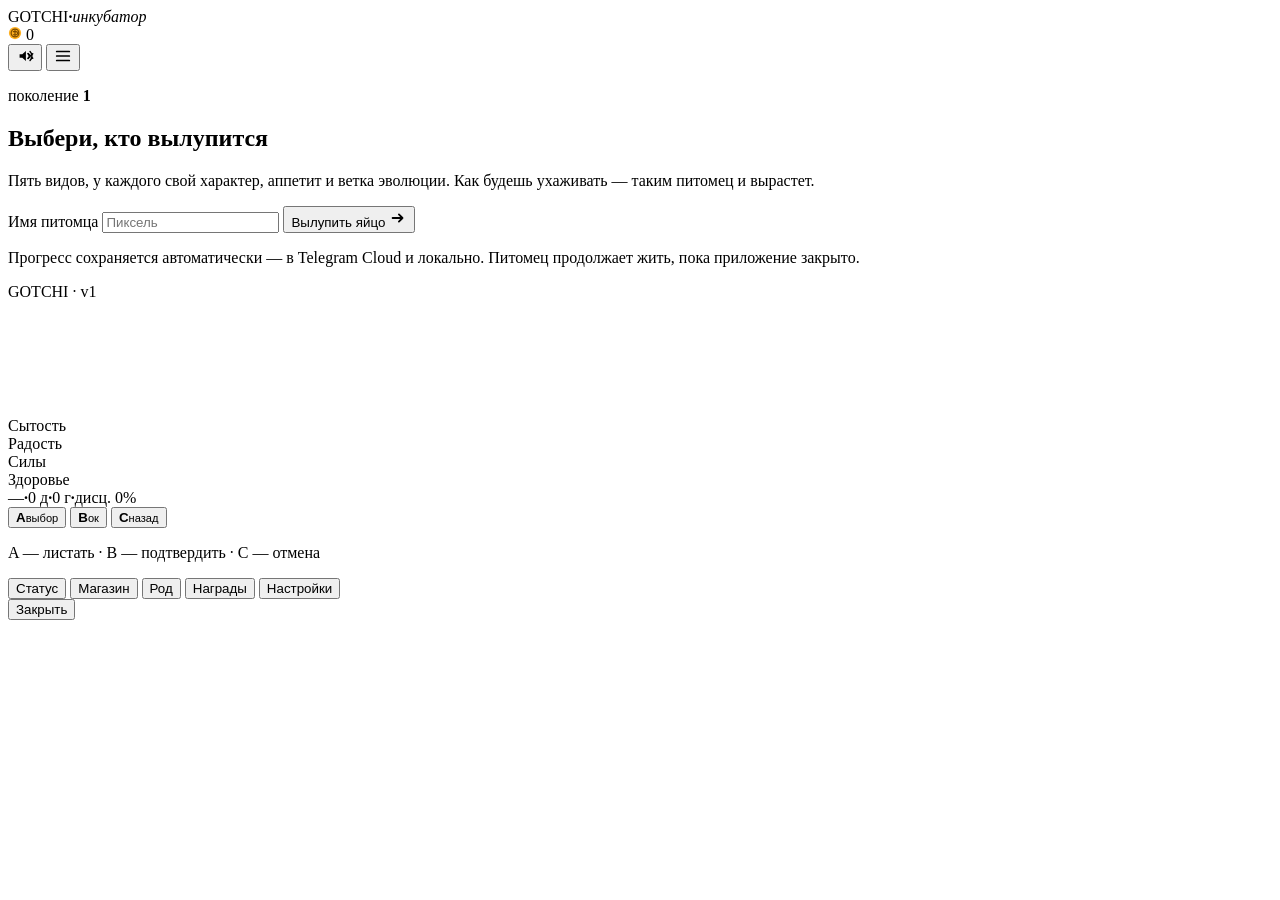
==== index.html @ d7944642 "Create index.html" ====
<!doctype html>
<html lang="ru">
<head>
<meta charset="utf-8">
<meta name="viewport" content="width=device-width,initial-scale=1,maximum-scale=1,user-scalable=no,viewport-fit=cover">
<meta name="theme-color" content="#150f28">
<title>GOTCHI — карманный питомец</title>
<script src="https://telegram.org/js/telegram-web-app.js"></script>
<link rel="stylesheet" href="style.css">
</head>
<body class="phase-hatchery">

<div class="bg-aurora" aria-hidden="true"></div>
<div class="bg-grain" aria-hidden="true"></div>

<header class="topbar">
  <div class="brand">
    <span class="brand-egg"></span>
    <span class="brand-txt">GOTCHI<b>·</b><i id="petTitle">инкубатор</i></span>
  </div>
  <div class="topbar-right">
    <div class="coinpill" id="coinPill" title="Готчи — внутренняя валюта">
      <svg viewBox="0 0 16 16" width="14" height="14"><circle cx="8" cy="8" r="7" fill="#ffb020"/><circle cx="8" cy="8" r="4.4" fill="none" stroke="#7a4a00" stroke-width="1.4"/><path d="M8 4.6v6.8M6 6.4h3.2a1.8 1.8 0 010 3.6H6" stroke="#7a4a00" stroke-width="1.3" fill="none" stroke-linecap="round"/></svg>
      <span id="coinVal">0</span>
    </div>
    <button class="icobtn" id="btnSound" aria-label="Звук" title="Звук вкл/выкл">
      <svg viewBox="0 0 20 20" width="18" height="18" id="sndIcon"><path d="M4 8h3l4-3.5v11L7 12H4z" fill="currentColor"/><path class="wave" d="M13.4 7.2a4 4 0 010 5.6M15.6 5a7 7 0 010 10" stroke="currentColor" stroke-width="1.6" fill="none" stroke-linecap="round"/><path class="mute" d="M13.5 7.5l5 5m0-5l-5 5" stroke="currentColor" stroke-width="1.8" fill="none" stroke-linecap="round"/></svg>
    </button>
    <button class="icobtn" id="btnPanel" aria-label="Панель" title="Статус, магазин, настройки">
      <svg viewBox="0 0 20 20" width="18" height="18"><path d="M3 5h14M3 10h14M3 15h14" stroke="currentColor" stroke-width="1.9" stroke-linecap="round"/></svg>
    </button>
  </div>
</header>

<main class="stage">

  <!-- ================= ИНКУБАТОР ================= -->
  <section class="hatchery" id="hatchery">
    <div class="hatch-head">
      <p class="kicker">поколение <b id="genNum">1</b></p>
      <h1>Выбери, кто вылупится</h1>
      <p class="lede">Пять видов, у каждого свой характер, аппетит и ветка эволюции. Как будешь ухаживать — таким питомец и вырастет.</p>
    </div>
    <div class="species-grid" id="speciesGrid"></div>
    <div class="species-info" id="speciesInfo"></div>
    <div class="name-row">
      <label for="petName">Имя питомца</label>
      <input id="petName" maxlength="12" placeholder="Пиксель" autocomplete="off" spellcheck="false">
      <button class="btn-primary" id="btnHatch">
        <span>Вылупить яйцо</span>
        <svg viewBox="0 0 20 20" width="18" height="18"><path d="M4 10h11m-4-4l4 4-4 4" stroke="currentColor" stroke-width="2" fill="none" stroke-linecap="round" stroke-linejoin="round"/></svg>
      </button>
    </div>
    <p class="hatch-note">Прогресс сохраняется автоматически — в Telegram Cloud и локально. Питомец продолжает жить, пока приложение закрыто.</p>
  </section>

  <!-- ================= УСТРОЙСТВО ================= -->
  <section class="device-wrap" id="deviceWrap">
    <div class="device" id="device">
      <div class="shell-gloss" aria-hidden="true"></div>
      <div class="shell-top">
        <span class="speaker"><i></i><i></i><i></i><i></i><i></i></span>
        <span class="callamp" id="callLamp" title="Питомец зовёт"></span>
        <span class="model">GOTCHI · v1</span>
      </div>

      <div class="screen-frame">
        <div class="iconrail" id="railTop"></div>
        <div class="lcd" id="lcdBox">
          <canvas id="lcd" width="128" height="112"></canvas>
          <div class="lcd-scan" aria-hidden="true"></div>
          <div class="lcd-glare" aria-hidden="true"></div>
          <div class="lcd-touch" id="lcdTouch"></div>
        </div>
        <div class="iconrail" id="railBottom"></div>
      </div>

      <div class="hud" id="hud">
        <div class="hud-row">
          <div class="hud-cell"><span class="hud-lbl">Сытость</span><span class="hearts" id="hHunger"></span></div>
          <div class="hud-cell"><span class="hud-lbl">Радость</span><span class="hearts" id="hHappy"></span></div>
        </div>
        <div class="hud-row">
          <div class="hud-cell grow"><span class="hud-lbl">Силы</span><span class="bar"><i id="bEnergy"></i></span></div>
          <div class="hud-cell grow"><span class="hud-lbl">Здоровье</span><span class="bar hp"><i id="bHealth"></i></span></div>
        </div>
        <div class="hud-meta">
          <span id="mStage">—</span><b>·</b><span id="mAge">0 д</span><b>·</b><span id="mWeight">0 г</span><b>·</b><span id="mDisc">дисц. 0%</span>
        </div>
      </div>

      <div class="pad">
        <button class="key key-a" id="keyA" aria-label="Кнопка A — выбор"><b>A</b><small>выбор</small></button>
        <button class="key key-b" id="keyB" aria-label="Кнопка B — подтвердить"><b>B</b><small>ок</small></button>
        <button class="key key-c" id="keyC" aria-label="Кнопка C — отмена"><b>C</b><small>назад</small></button>
      </div>
      <p class="pad-hint" id="padHint">A — листать · B — подтвердить · C — отмена</p>
    </div>
  </section>

  <!-- ================= БОКОВАЯ ПАНЕЛЬ / ШТОРКА ================= -->
  <aside class="panel" id="panel">
    <div class="panel-grip" id="panelGrip"></div>
    <nav class="tabs" id="tabs">
      <button data-tab="status" class="on">Статус</button>
      <button data-tab="shop">Магазин</button>
      <button data-tab="tree">Род</button>
      <button data-tab="awards">Награды</button>
      <button data-tab="setup">Настройки</button>
    </nav>
    <div class="panel-body" id="panelBody"></div>
    <button class="panel-close" id="panelClose">Закрыть</button>
  </aside>
</main>

<!-- ================= МЕМОРИАЛ ================= -->
<div class="memorial" id="memorial" hidden>
  <div class="mem-card">
    <canvas id="memCanvas" width="128" height="112"></canvas>
    <h2 id="memName">—</h2>
    <p class="mem-dates" id="memDates">—</p>
    <p class="mem-cause" id="memCause">—</p>
    <div class="mem-stats" id="memStats"></div>
    <p class="mem-quote" id="memQuote"></p>
    <button class="btn-primary" id="btnNewGen">Новое поколение</button>
  </div>
</div>

<div class="away" id="away" hidden>
  <div class="away-card">
    <h3>Пока тебя не было</h3>
    <div id="awayBody"></div>
    <button class="btn-primary" id="awayOk">Понятно</button>
  </div>
</div>

<div class="toast" id="toast" role="status" aria-live="polite"></div>

<script src="js/audio.js"></script>
<script src="js/pixel.js"></script>
<script src="js/state.js"></script>
<script src="js/app.js"></script>
</body>
</html>
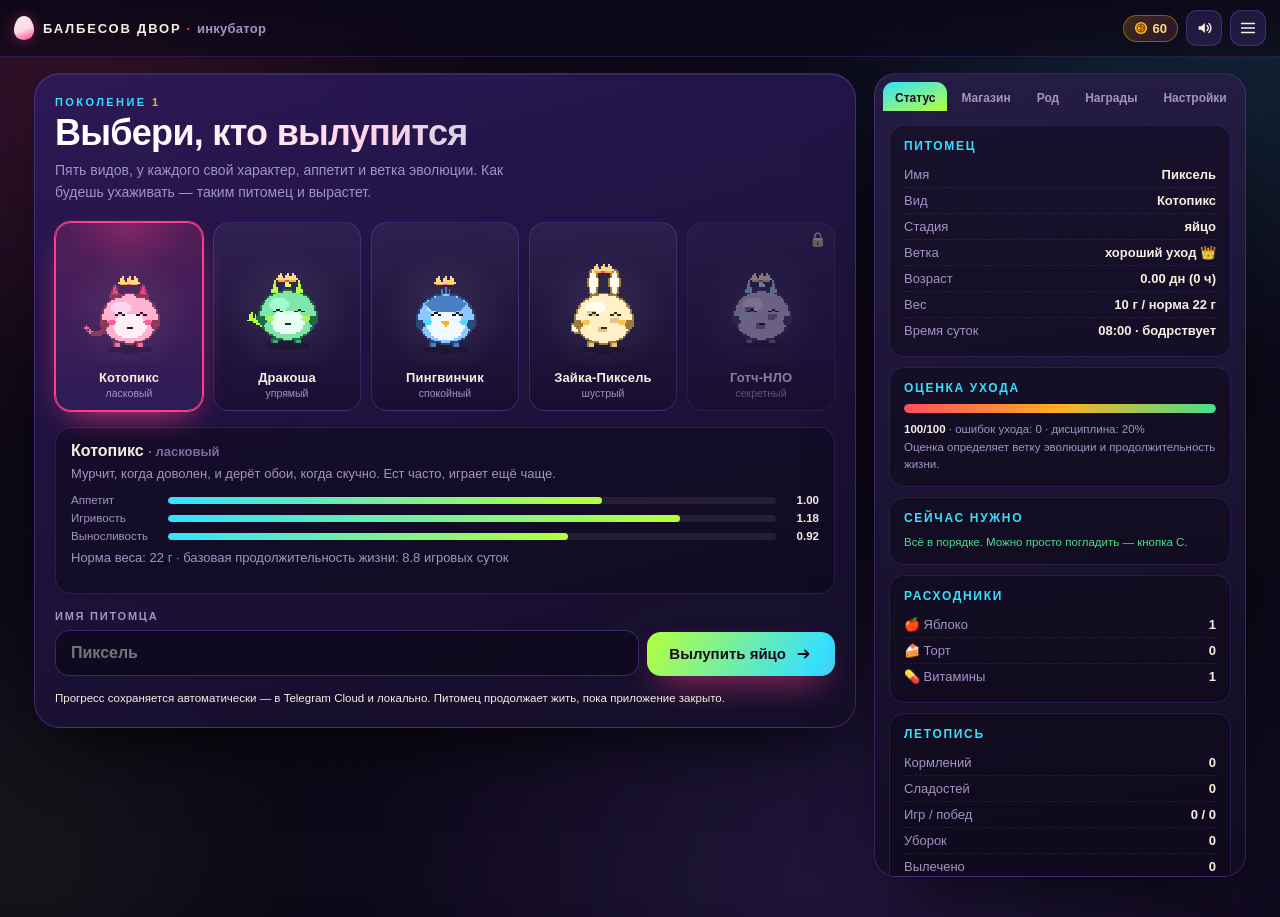
==== commit 56097762: "Update index.html" ====
--- a/index.html
+++ b/index.html
@@ -4,9 +4,9 @@
 <meta charset="utf-8">
 <meta name="viewport" content="width=device-width,initial-scale=1,maximum-scale=1,user-scalable=no,viewport-fit=cover">
 <meta name="theme-color" content="#150f28">
-<title>GOTCHI — карманный питомец</title>
+<title>Балбесов двор — карманный питомец</title>
 <script src="https://telegram.org/js/telegram-web-app.js"></script>
-<link rel="stylesheet" href="style.css">
+<link rel="stylesheet" href="style.css?v=4">
 </head>
 <body class="phase-hatchery">
 
@@ -16,7 +16,7 @@
 <header class="topbar">
   <div class="brand">
     <span class="brand-egg"></span>
-    <span class="brand-txt">GOTCHI<b>·</b><i id="petTitle">инкубатор</i></span>
+    <span class="brand-txt">БАЛБЕСОВ ДВОР<b>·</b><i id="petTitle">инкубатор</i></span>
   </div>
   <div class="topbar-right">
     <div class="coinpill" id="coinPill" title="Готчи — внутренняя валюта">
@@ -58,10 +58,10 @@
   <section class="device-wrap" id="deviceWrap">
     <div class="device" id="device">
       <div class="shell-gloss" aria-hidden="true"></div>
-      <div class="shell-top">
+            <div class="shell-top">
         <span class="speaker"><i></i><i></i><i></i><i></i><i></i></span>
-        <span class="callamp" id="callLamp" title="Питомец зовёт"></span>
-        <span class="model">GOTCHI · v1</span>
+        <span class="shell-brand">БАЛБЕСОВ ДВОР</span>
+        <span class="model"><span class="callamp" id="callLamp" title="Питомец зовёт"></span>зов питомца</span>
       </div>
 
       <div class="screen-frame">
@@ -94,8 +94,8 @@
         <button class="key key-b" id="keyB" aria-label="Кнопка B — подтвердить"><b>B</b><small>ок</small></button>
         <button class="key key-c" id="keyC" aria-label="Кнопка C — отмена"><b>C</b><small>назад</small></button>
       </div>
-      <p class="pad-hint" id="padHint">A — листать · B — подтвердить · C — отмена</p>
-    </div>
+          </div>
+    <p class="pad-hint" id="padHint">A — листать · B — подтвердить · C — отмена</p>
   </section>
 
   <!-- ================= БОКОВАЯ ПАНЕЛЬ / ШТОРКА ================= -->
@@ -136,9 +136,9 @@
 
 <div class="toast" id="toast" role="status" aria-live="polite"></div>
 
-<script src="js/audio.js"></script>
-<script src="js/pixel.js"></script>
-<script src="js/state.js"></script>
-<script src="js/app.js"></script>
+<script src="js/audio.js?v=4"></script>
+<script src="js/pixel.js?v=4"></script>
+<script src="js/state.js?v=4"></script>
+<script src="js/app.js?v=4"></script>
 </body>
 </html>
--- a/style.css
+++ b/style.css
@@ -0,0 +1,293 @@
+/* ============================================================
+   GOTCHI — палитра взята из самого предмета: игрушечный
+   полупрозрачный корпус, ЖК-экран, кислотные кнопки-конфеты.
+   ============================================================ */
+:root{
+  --ink:#0c0817; --ink2:#150f28; --surface:#1d1636; --surface2:#271d47;
+  --overlay:#2f2358; --line:#3d2f6b; --scrim:rgba(8,5,18,.72);
+  --cream:#f7efe2; --mute:#a294c4; --mute2:#7b6 da0;
+  --magenta:#ff3d8b; --cyan:#35e0ff; --lime:#b6ff3d; --amber:#ffb020; --grape:#8b5cf6;
+  --ok:#46e08a; --warn:#ffb020; --bad:#ff4d5e; --info:#35e0ff;
+  --shell1:#7b4bd6; --shell2:#4a2a92; --shell3:#2d1a5e;
+  --lcd1:#dff3c4; --lcd2:#c3e3a4;
+  --r:18px; --rs:12px;
+  --ff:-apple-system,BlinkMacSystemFont,"Segoe UI",Roboto,"Helvetica Neue",Arial,sans-serif;
+}
+*{box-sizing:border-box;-webkit-tap-highlight-color:transparent}
+html,body{height:100%}
+body{
+  margin:0;font-family:var(--ff);color:var(--cream);background:var(--ink);
+  overflow-x:hidden;overscroll-behavior-y:none;
+  padding:env(safe-area-inset-top) env(safe-area-inset-right) env(safe-area-inset-bottom) env(safe-area-inset-left);
+  -webkit-user-select:none;user-select:none;
+}
+img,canvas{display:block}
+button{font-family:inherit;color:inherit;border:0;background:none;cursor:pointer}
+input{font-family:inherit}
+
+/* ---------- скроллбары в своей палитре ---------- */
+*{scrollbar-width:thin;scrollbar-color:var(--grape) transparent}
+*::-webkit-scrollbar{width:9px;height:9px}
+*::-webkit-scrollbar-track{background:rgba(139,92,246,.08);border-radius:9px}
+*::-webkit-scrollbar-thumb{background:linear-gradient(180deg,var(--magenta),var(--grape));border-radius:9px;border:2px solid transparent;background-clip:padding-box}
+*::-webkit-scrollbar-thumb:hover{background:linear-gradient(180deg,var(--cyan),var(--grape));background-clip:padding-box}
+
+/* ---------- фон ---------- */
+.bg-aurora{position:fixed;inset:-20%;z-index:-2;filter:blur(70px);opacity:.55;
+  background:
+    radial-gradient(38% 42% at 18% 22%,#ff3d8b55,transparent 60%),
+    radial-gradient(40% 40% at 82% 18%,#35e0ff44,transparent 62%),
+    radial-gradient(46% 46% at 62% 84%,#8b5cf655,transparent 64%),
+    radial-gradient(34% 34% at 12% 82%,#b6ff3d22,transparent 60%);
+  animation:drift 26s ease-in-out infinite alternate}
+@keyframes drift{0%{transform:translate3d(-2%,-1%,0) scale(1)}100%{transform:translate3d(3%,2%,0) scale(1.08)}}
+.bg-grain{position:fixed;inset:0;z-index:-1;pointer-events:none;opacity:.16;mix-blend-mode:overlay;
+  background-image:url("data:image/svg+xml;utf8,<svg xmlns='http://www.w3.org/2000/svg' width='140' height='140'><filter id='n'><feTurbulence type='fractalNoise' baseFrequency='.85' numOctaves='3'/></filter><rect width='140' height='140' filter='url(%23n)' opacity='.55'/></svg>")}
+
+/* ---------- топбар ---------- */
+.topbar{position:sticky;top:0;z-index:60;display:flex;align-items:center;justify-content:space-between;
+  gap:10px;padding:10px 14px;background:linear-gradient(180deg,rgba(12,8,23,.94),rgba(12,8,23,.62));
+  backdrop-filter:blur(14px);border-bottom:1px solid rgba(139,92,246,.22)}
+.brand{display:flex;align-items:center;gap:9px;min-width:0}
+.brand-egg{width:20px;height:24px;border-radius:50% 50% 46% 46%/60% 60% 40% 40%;
+  background:linear-gradient(160deg,var(--cream),#ffd9ea 55%,var(--magenta));box-shadow:0 0 14px #ff3d8b66;flex:0 0 auto;
+  animation:eggwob 3.4s ease-in-out infinite}
+@keyframes eggwob{0%,100%{transform:rotate(-7deg)}50%{transform:rotate(7deg)}}
+.brand-txt{font-weight:800;letter-spacing:.14em;font-size:13px;white-space:nowrap;overflow:hidden;text-overflow:ellipsis}
+.brand-txt b{color:var(--magenta);margin:0 5px}
+.brand-txt i{font-style:normal;font-weight:600;letter-spacing:.02em;color:var(--mute);text-transform:none}
+.topbar-right{display:flex;align-items:center;gap:8px}
+.coinpill{display:flex;align-items:center;gap:5px;padding:5px 10px;border-radius:999px;font-weight:800;font-size:13px;
+  background:linear-gradient(135deg,rgba(255,176,32,.2),rgba(255,61,139,.14));border:1px solid rgba(255,176,32,.4);color:#ffd88a}
+.coinpill.bump{animation:bump .4s cubic-bezier(.3,1.6,.5,1)}
+@keyframes bump{50%{transform:scale(1.18)}}
+.icobtn{width:36px;height:36px;border-radius:11px;display:grid;place-items:center;color:var(--cream);
+  background:rgba(139,92,246,.16);border:1px solid rgba(139,92,246,.3);transition:.16s}
+.icobtn:hover{background:rgba(139,92,246,.3)}
+.icobtn:active{transform:scale(.92)}
+#btnSound.off{color:var(--mute)}
+#btnSound.off .wave{display:none}
+#btnSound:not(.off) .mute{display:none}
+
+/* ---------- раскладка ---------- */
+.stage{max-width:1240px;margin:0 auto;padding:16px 14px 40px;display:grid;gap:18px;grid-template-columns:1fr}
+@media(min-width:1040px){
+  .stage{grid-template-columns:minmax(0,1fr) 372px;align-items:start}
+  body.phase-hatchery .stage{grid-template-columns:minmax(0,1fr) 372px}
+}
+
+/* ---------- инкубатор ---------- */
+.hatchery{background:linear-gradient(165deg,rgba(45,26,94,.86),rgba(21,15,40,.92));
+  border:1px solid rgba(139,92,246,.32);border-radius:26px;padding:22px 20px 20px;
+  box-shadow:0 30px 70px -30px #000,inset 0 1px 0 rgba(255,255,255,.07);animation:rise .5s cubic-bezier(.2,.9,.3,1) both}
+@keyframes rise{from{opacity:0;transform:translateY(18px)}}
+body:not(.phase-hatchery) .hatchery{display:none}
+body.phase-hatchery .device-wrap{display:none}
+.kicker{margin:0 0 6px;font-size:11px;letter-spacing:.22em;text-transform:uppercase;color:var(--cyan);font-weight:800}
+.kicker b{color:var(--amber)}
+.hatch-head h1{margin:0 0 8px;font-size:clamp(24px,5.4vw,36px);line-height:1.06;letter-spacing:-.02em;
+  background:linear-gradient(96deg,#fff 10%,#ffd0e6 42%,var(--cyan) 96%);-webkit-background-clip:text;background-clip:text;color:transparent}
+.lede{margin:0 0 18px;color:var(--mute);font-size:14px;line-height:1.55;max-width:60ch}
+.species-grid{display:grid;grid-template-columns:repeat(auto-fit,minmax(126px,1fr));gap:10px}
+.sp-card{position:relative;padding:10px 8px 11px;border-radius:16px;text-align:center;overflow:hidden;
+  background:linear-gradient(180deg,rgba(255,255,255,.05),rgba(0,0,0,.18));border:1.5px solid rgba(139,92,246,.26);transition:.18s}
+.sp-card canvas{width:100%;height:auto;aspect-ratio:1;image-rendering:pixelated;border-radius:11px;
+  background:radial-gradient(70% 70% at 50% 62%,rgba(255,255,255,.09),transparent 70%)}
+.sp-card b{display:block;margin-top:7px;font-size:13px;letter-spacing:.01em}
+.sp-card small{display:block;color:var(--mute);font-size:10.5px;margin-top:2px}
+.sp-card:hover{transform:translateY(-3px);border-color:rgba(53,224,255,.5)}
+.sp-card.on{border-color:var(--magenta);background:linear-gradient(180deg,rgba(255,61,139,.2),rgba(139,92,246,.12));
+  box-shadow:0 0 0 1px var(--magenta),0 12px 34px -14px var(--magenta)}
+.sp-card.on::after{content:"";position:absolute;inset:0;border-radius:16px;pointer-events:none;
+  background:radial-gradient(60% 40% at 50% 0%,rgba(255,61,139,.28),transparent 70%)}
+.sp-card.locked{opacity:.5;filter:grayscale(.7)}
+.sp-card .lock{position:absolute;top:8px;right:8px;font-size:14px}
+.species-info{margin:16px 0 4px;padding:14px 15px;border-radius:16px;background:rgba(12,8,23,.5);border:1px solid rgba(139,92,246,.22)}
+.species-info h3{margin:0 0 4px;font-size:16px}
+.species-info p{margin:0 0 11px;color:var(--mute);font-size:13px;line-height:1.5}
+.trait{display:flex;align-items:center;gap:9px;margin:6px 0;font-size:11.5px;color:var(--mute)}
+.trait span:first-child{width:88px;flex:0 0 auto}
+.trait .tbar{flex:1;height:7px;border-radius:6px;background:rgba(255,255,255,.08);overflow:hidden}
+.trait .tbar i{display:block;height:100%;border-radius:6px;background:linear-gradient(90deg,var(--cyan),var(--lime))}
+.trait em{font-style:normal;width:34px;text-align:right;color:var(--cream);font-weight:700}
+.name-row{display:grid;gap:8px;margin-top:16px;grid-template-columns:1fr}
+@media(min-width:560px){.name-row{grid-template-columns:1fr auto;align-items:end}.name-row label{grid-column:1/-1}}
+.name-row label{font-size:11px;letter-spacing:.16em;text-transform:uppercase;color:var(--mute);font-weight:800}
+#petName{padding:13px 15px;border-radius:14px;background:rgba(12,8,23,.66);border:1.5px solid rgba(139,92,246,.34);
+  color:var(--cream);font-size:16px;font-weight:600;outline:none;transition:.16s;min-width:0}
+#petName:focus{border-color:var(--cyan);box-shadow:0 0 0 3px rgba(53,224,255,.16)}
+.btn-primary{display:inline-flex;align-items:center;justify-content:center;gap:9px;padding:13px 22px;border-radius:14px;
+  font-weight:800;font-size:15px;color:#20081a;background:linear-gradient(120deg,var(--lime),var(--cyan) 52%,var(--magenta));
+  background-size:180% 100%;box-shadow:0 14px 34px -14px var(--magenta);transition:.2s;white-space:nowrap}
+.btn-primary:hover{background-position:100% 0;transform:translateY(-2px)}
+.btn-primary:active{transform:translateY(0) scale(.98)}
+.hatch-note{margin:14px 0 0;font-size:11.5px;color:var(--mute2);line-height:1.5}
+
+/* ---------- устройство ---------- */
+.device-wrap{display:flex;justify-content:center;animation:rise .55s cubic-bezier(.2,.9,.3,1) both}
+.device{position:relative;width:min(430px,100%);padding:16px 16px 18px;border-radius:44% 44% 30% 30%/16% 16% 12% 12%;
+  background:linear-gradient(168deg,var(--shell1),var(--shell2) 46%,var(--shell3));
+  box-shadow:0 40px 80px -34px #000,0 0 0 1.5px rgba(255,255,255,.1),inset 0 2px 0 rgba(255,255,255,.28),inset 0 -22px 44px rgba(0,0,0,.4)}
+.shell-gloss{position:absolute;inset:0;border-radius:inherit;pointer-events:none;
+  background:linear-gradient(146deg,rgba(255,255,255,.3) 0%,rgba(255,255,255,.06) 26%,transparent 46%),
+             radial-gradient(60% 30% at 20% 6%,rgba(255,255,255,.34),transparent 70%)}
+.shell-top{display:flex;align-items:center;justify-content:space-between;padding:2px 12px 10px;position:relative}
+.speaker{display:flex;gap:3px}
+.speaker i{width:3px;height:9px;border-radius:2px;background:rgba(0,0,0,.34);box-shadow:inset 0 1px 0 rgba(255,255,255,.14)}
+.model{font-size:9px;letter-spacing:.2em;font-weight:800;color:rgba(255,255,255,.42)}
+.callamp{width:11px;height:11px;border-radius:50%;background:rgba(0,0,0,.35);box-shadow:inset 0 1px 2px rgba(0,0,0,.6)}
+.callamp.on{background:var(--amber);box-shadow:0 0 12px var(--amber),0 0 24px #ffb02088;animation:blink .7s steps(1) infinite}
+@keyframes blink{50%{opacity:.22;box-shadow:none}}
+
+.screen-frame{position:relative;padding:12px 10px;border-radius:22px;
+  background:linear-gradient(180deg,#1a1030,#0d0720);box-shadow:inset 0 3px 10px rgba(0,0,0,.8),0 1px 0 rgba(255,255,255,.14)}
+.iconrail{display:grid;grid-template-columns:repeat(4,1fr);gap:6px;padding:2px 0}
+.iconrail#railTop{margin-bottom:8px}
+.iconrail#railBottom{margin-top:8px}
+.mi{position:relative;display:grid;place-items:center;gap:2px;padding:6px 2px 5px;border-radius:11px;color:#cbb9f2;
+  background:rgba(139,92,246,.1);border:1px solid transparent;transition:.14s}
+.mi svg{width:19px;height:19px}
+.mi small{font-size:8px;letter-spacing:.06em;font-weight:800;text-transform:uppercase;opacity:.8}
+.mi:hover{background:rgba(139,92,246,.24);color:#fff}
+.mi.on{color:#150f28;background:linear-gradient(160deg,var(--lime),var(--cyan));border-color:#fff;box-shadow:0 0 16px -2px var(--cyan)}
+.mi.alert::after{content:"";position:absolute;top:3px;right:5px;width:6px;height:6px;border-radius:50%;background:var(--bad);
+  box-shadow:0 0 8px var(--bad);animation:blink .8s steps(1) infinite}
+.mi:disabled{opacity:.32;cursor:not-allowed}
+
+.lcd{position:relative;border-radius:12px;overflow:hidden;background:var(--lcd1);
+  box-shadow:inset 0 0 0 2px rgba(0,0,0,.5),inset 0 4px 14px rgba(60,80,40,.34)}
+#lcd{width:100%;height:auto;aspect-ratio:128/112;image-rendering:pixelated;image-rendering:crisp-edges}
+.lcd-scan{position:absolute;inset:0;pointer-events:none;opacity:.2;
+  background:repeating-linear-gradient(180deg,rgba(0,0,0,.5) 0 1px,transparent 1px 3px)}
+.lcd-glare{position:absolute;inset:0;pointer-events:none;
+  background:linear-gradient(128deg,rgba(255,255,255,.34) 0 16%,transparent 34%),radial-gradient(120% 90% at 50% 120%,rgba(0,40,0,.22),transparent 60%)}
+.lcd-touch{position:absolute;inset:0;cursor:pointer}
+
+.hud{padding:11px 6px 4px;display:grid;gap:7px}
+.hud-row{display:flex;gap:12px}
+.hud-cell{display:flex;align-items:center;gap:7px;flex:1;min-width:0}
+.hud-cell.grow{flex:1}
+.hud-lbl{font-size:9px;letter-spacing:.11em;text-transform:uppercase;font-weight:800;color:rgba(255,255,255,.5);white-space:nowrap}
+.hearts{display:flex;gap:2px;font-size:12px;line-height:1;color:var(--magenta);text-shadow:0 0 8px #ff3d8b88}
+.hearts i{font-style:normal;opacity:.24}
+.hearts i.f{opacity:1}
+.bar{flex:1;height:7px;min-width:34px;border-radius:5px;background:rgba(0,0,0,.4);overflow:hidden;box-shadow:inset 0 1px 2px rgba(0,0,0,.6)}
+.bar i{display:block;height:100%;width:0;border-radius:5px;background:linear-gradient(90deg,var(--cyan),var(--lime));transition:width .4s}
+.bar.hp i{background:linear-gradient(90deg,var(--bad),var(--amber),var(--ok))}
+.hud-meta{display:flex;flex-wrap:wrap;gap:5px;justify-content:center;font-size:10px;color:rgba(255,255,255,.62);font-weight:600}
+.hud-meta b{color:rgba(255,255,255,.26)}
+
+.pad{display:flex;justify-content:center;gap:16px;margin-top:12px}
+.key{width:62px;height:62px;border-radius:50%;display:grid;place-items:center;line-height:1;
+  box-shadow:0 7px 0 rgba(0,0,0,.42),inset 0 2px 0 rgba(255,255,255,.5),0 12px 24px -10px #000;transition:.08s}
+.key b{font-size:17px;font-weight:900;color:#2a0f22}
+.key small{font-size:8px;font-weight:800;letter-spacing:.06em;color:rgba(42,15,34,.62);margin-top:2px}
+.key-a{background:radial-gradient(70% 70% at 34% 26%,#fff6a8,var(--amber))}
+.key-b{background:radial-gradient(70% 70% at 34% 26%,#ffd0e6,var(--magenta));width:72px;height:72px}
+.key-c{background:radial-gradient(70% 70% at 34% 26%,#c9f6ff,var(--cyan))}
+.key:active,.key.press{transform:translateY(5px);box-shadow:0 2px 0 rgba(0,0,0,.42),inset 0 2px 0 rgba(255,255,255,.4)}
+.pad-hint{margin:11px 0 0;text-align:center;font-size:10px;color:rgba(255,255,255,.44);letter-spacing:.03em;min-height:14px}
+
+/* ---------- панель ---------- */
+.panel{background:linear-gradient(170deg,rgba(39,29,71,.94),rgba(18,12,34,.96));border:1px solid rgba(139,92,246,.28);
+  border-radius:22px;overflow:hidden;display:flex;flex-direction:column;box-shadow:0 30px 70px -34px #000}
+@media(min-width:1040px){.panel{position:sticky;top:74px;max-height:calc(100vh - 96px)}}
+@media(max-width:1039px){
+  .panel{position:fixed;left:0;right:0;bottom:0;z-index:80;border-radius:22px 22px 0 0;max-height:82vh;
+    transform:translateY(102%);transition:transform .32s cubic-bezier(.2,.9,.3,1);border-bottom:0}
+  .panel.open{transform:translateY(0)}
+  body.panel-open::after{content:"";position:fixed;inset:0;z-index:70;background:var(--scrim);backdrop-filter:blur(3px)}
+}
+.panel-grip{height:20px;display:none;place-items:center;cursor:grab}
+.panel-grip::before{content:"";width:42px;height:4px;border-radius:3px;background:rgba(255,255,255,.24)}
+@media(max-width:1039px){.panel-grip{display:grid}}
+.tabs{display:flex;gap:2px;padding:8px 8px 0;overflow-x:auto;scrollbar-width:none}
+.tabs::-webkit-scrollbar{display:none}
+.tabs button{padding:9px 12px;border-radius:11px 11px 0 0;font-size:12px;font-weight:800;color:var(--mute);white-space:nowrap;transition:.15s}
+.tabs button:hover{color:var(--cream);background:rgba(139,92,246,.14)}
+.tabs button.on{color:#150f28;background:linear-gradient(160deg,var(--cyan),var(--lime))}
+.panel-body{padding:14px;overflow-y:auto;flex:1;min-height:180px}
+.panel-close{display:none;margin:0 14px 14px;padding:12px;border-radius:13px;font-weight:800;background:rgba(139,92,246,.2);border:1px solid rgba(139,92,246,.34)}
+@media(max-width:1039px){.panel-close{display:block}}
+
+.card{padding:13px 14px;border-radius:15px;background:rgba(12,8,23,.5);border:1px solid rgba(139,92,246,.2);margin-bottom:10px}
+.card h4{margin:0 0 9px;font-size:12px;letter-spacing:.14em;text-transform:uppercase;color:var(--cyan);font-weight:800}
+.kv{display:flex;justify-content:space-between;gap:10px;padding:5px 0;font-size:13px;border-bottom:1px dashed rgba(139,92,246,.16)}
+.kv:last-child{border:0}
+.kv span{color:var(--mute)}
+.kv b{font-weight:700}
+.meter{height:9px;border-radius:6px;background:rgba(255,255,255,.08);overflow:hidden;margin-top:6px}
+.meter i{display:block;height:100%;border-radius:6px;transition:width .5s}
+.note{font-size:11.5px;color:var(--mute);line-height:1.5;margin:8px 0 0}
+
+.shop-item{display:flex;gap:11px;align-items:center;padding:11px;border-radius:14px;margin-bottom:8px;
+  background:rgba(12,8,23,.5);border:1px solid rgba(139,92,246,.2);transition:.16s}
+.shop-item:hover{border-color:rgba(53,224,255,.42)}
+.shop-ico{width:40px;height:40px;flex:0 0 auto;border-radius:11px;display:grid;place-items:center;font-size:20px;
+  background:linear-gradient(150deg,rgba(255,61,139,.24),rgba(53,224,255,.18))}
+.shop-txt{flex:1;min-width:0}
+.shop-txt b{display:block;font-size:13.5px}
+.shop-txt small{display:block;color:var(--mute);font-size:11px;line-height:1.4;margin-top:2px}
+.buy{padding:8px 12px;border-radius:11px;font-weight:800;font-size:12px;white-space:nowrap;
+  background:linear-gradient(140deg,var(--amber),var(--magenta));color:#2a0f22}
+.buy:disabled{background:rgba(255,255,255,.09);color:var(--mute2);cursor:not-allowed}
+.buy.owned{background:rgba(70,224,138,.18);color:var(--ok)}
+
+.tree-row{display:flex;gap:10px;align-items:center;padding:10px;border-radius:13px;margin-bottom:7px;background:rgba(12,8,23,.45);border:1px solid rgba(139,92,246,.16)}
+.tree-row canvas{width:44px;height:44px;image-rendering:pixelated;border-radius:9px;background:rgba(255,255,255,.05);flex:0 0 auto}
+.tree-row div{min-width:0}
+.tree-row b{font-size:13px;display:block}
+.tree-row small{font-size:11px;color:var(--mute);display:block;line-height:1.4}
+.award{display:flex;gap:10px;align-items:center;padding:9px 11px;border-radius:13px;margin-bottom:7px;background:rgba(12,8,23,.45);border:1px solid rgba(139,92,246,.16);opacity:.5}
+.award.got{opacity:1;border-color:rgba(182,255,61,.4);background:linear-gradient(120deg,rgba(182,255,61,.1),rgba(53,224,255,.06))}
+.award .ai{font-size:19px;width:26px;text-align:center}
+.award b{font-size:12.5px;display:block}
+.award small{font-size:10.5px;color:var(--mute)}
+.seg{display:flex;gap:5px;flex-wrap:wrap;margin-top:8px}
+.seg button{padding:8px 11px;border-radius:10px;font-size:12px;font-weight:700;background:rgba(139,92,246,.16);border:1px solid rgba(139,92,246,.28)}
+.seg button.on{background:linear-gradient(140deg,var(--cyan),var(--lime));color:#150f28;border-color:transparent}
+.seg button:disabled{opacity:.4;cursor:not-allowed}
+.danger{margin-top:10px;width:100%;padding:11px;border-radius:12px;font-weight:800;font-size:12.5px;color:var(--bad);
+  background:rgba(255,77,94,.12);border:1px solid rgba(255,77,94,.34)}
+.switch{display:flex;align-items:center;justify-content:space-between;gap:10px;padding:9px 0;font-size:13px}
+.tgl{width:46px;height:26px;border-radius:99px;background:rgba(255,255,255,.14);position:relative;transition:.2s;flex:0 0 auto}
+.tgl::after{content:"";position:absolute;top:3px;left:3px;width:20px;height:20px;border-radius:50%;background:#fff;transition:.2s}
+.tgl.on{background:linear-gradient(90deg,var(--lime),var(--cyan))}
+.tgl.on::after{left:23px}
+
+/* ---------- оверлеи ---------- */
+.memorial,.away{position:fixed;inset:0;z-index:120;display:grid;place-items:center;padding:18px;background:var(--scrim);backdrop-filter:blur(8px);animation:fade .4s both}
+.memorial[hidden],.away[hidden]{display:none!important}
+@keyframes fade{from{opacity:0}}
+.mem-card,.away-card{width:min(420px,100%);max-height:90vh;overflow-y:auto;padding:22px;border-radius:24px;text-align:center;
+  background:linear-gradient(170deg,#2b1f4e,#140e2a);border:1px solid rgba(139,92,246,.36);box-shadow:0 40px 90px -30px #000;
+  animation:rise .45s cubic-bezier(.2,.9,.3,1) both}
+#memCanvas{width:190px;height:auto;aspect-ratio:128/112;image-rendering:pixelated;margin:0 auto 14px;border-radius:14px;background:#0e0a1c}
+.mem-card h2{margin:0 0 4px;font-size:24px}
+.mem-dates{margin:0 0 10px;color:var(--mute);font-size:12px;letter-spacing:.1em}
+.mem-cause{margin:0 0 14px;font-size:13.5px;color:var(--amber)}
+.mem-stats{display:grid;grid-template-columns:1fr 1fr;gap:8px;margin-bottom:14px}
+.mem-stats div{padding:9px;border-radius:12px;background:rgba(0,0,0,.3)}
+.mem-stats b{display:block;font-size:17px;color:var(--cyan)}
+.mem-stats small{font-size:10px;color:var(--mute);letter-spacing:.08em;text-transform:uppercase}
+.mem-quote{margin:0 0 16px;font-size:12.5px;color:var(--mute);font-style:italic;line-height:1.55}
+.away-card{text-align:left}
+.away-card h3{margin:0 0 12px;font-size:18px}
+#awayBody{margin-bottom:16px;font-size:13px;line-height:1.6;color:var(--mute)}
+#awayBody b{color:var(--cream)}
+.away-card .btn-primary{width:100%}
+
+.toast{position:fixed;left:50%;bottom:26px;z-index:200;transform:translate(-50%,26px);opacity:0;pointer-events:none;
+  padding:11px 18px;border-radius:14px;font-size:13px;font-weight:700;max-width:88vw;text-align:center;
+  background:linear-gradient(140deg,rgba(45,26,94,.98),rgba(20,14,42,.98));border:1px solid rgba(139,92,246,.5);
+  box-shadow:0 20px 44px -18px #000;transition:.28s cubic-bezier(.2,.9,.3,1)}
+.toast.on{opacity:1;transform:translate(-50%,0)}
+.toast.good{border-color:rgba(70,224,138,.6)}
+.toast.bad{border-color:rgba(255,77,94,.6)}
+
+@media(max-width:400px){
+  .key{width:56px;height:56px}.key-b{width:64px;height:64px}
+  .device{padding:13px 12px 15px}
+  .mi small{display:none}
+}
+@media(prefers-reduced-motion:reduce){*{animation-duration:.01ms!important;transition-duration:.01ms!important}}
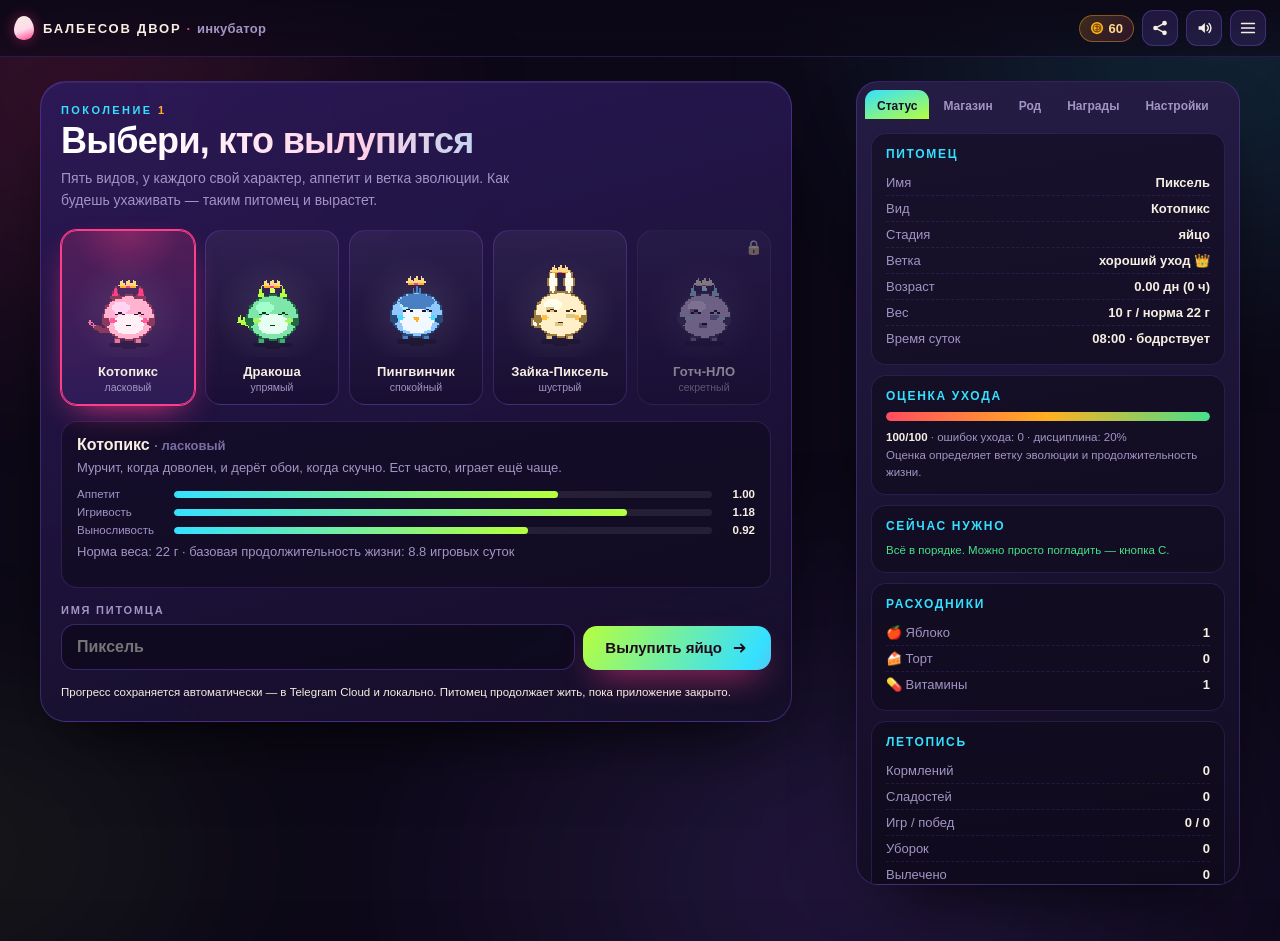
==== commit 027a12a3: "Update index.html" ====
--- a/index.html
+++ b/index.html
@@ -6,7 +6,10 @@
 <meta name="theme-color" content="#150f28">
 <title>Балбесов двор — карманный питомец</title>
 <script src="https://telegram.org/js/telegram-web-app.js"></script>
-<link rel="stylesheet" href="style.css?v=4">
+<link rel="stylesheet" href="style.css?v=5">
+<style>
+  .memorial[hidden],.away[hidden]{display:none!important}
+</style>
 </head>
 <body class="phase-hatchery">
 
@@ -19,10 +22,14 @@
     <span class="brand-txt">БАЛБЕСОВ ДВОР<b>·</b><i id="petTitle">инкубатор</i></span>
   </div>
   <div class="topbar-right">
+    <span class="syncdot" id="syncDot" data-state="idle" title="Синхронизация"></span>
     <div class="coinpill" id="coinPill" title="Готчи — внутренняя валюта">
       <svg viewBox="0 0 16 16" width="14" height="14"><circle cx="8" cy="8" r="7" fill="#ffb020"/><circle cx="8" cy="8" r="4.4" fill="none" stroke="#7a4a00" stroke-width="1.4"/><path d="M8 4.6v6.8M6 6.4h3.2a1.8 1.8 0 010 3.6H6" stroke="#7a4a00" stroke-width="1.3" fill="none" stroke-linecap="round"/></svg>
       <span id="coinVal">0</span>
     </div>
+    <button class="icobtn" id="btnShare" aria-label="Поделиться" title="Поделиться питомцем">
+      <svg viewBox="0 0 20 20" width="18" height="18"><circle cx="15" cy="4.6" r="2.6" fill="currentColor"/><circle cx="5" cy="10" r="2.6" fill="currentColor"/><circle cx="15" cy="15.4" r="2.6" fill="currentColor"/><path d="M7.3 8.8l5.4-2.9M7.3 11.2l5.4 2.9" stroke="currentColor" stroke-width="1.6" stroke-linecap="round"/></svg>
+    </button>
     <button class="icobtn" id="btnSound" aria-label="Звук" title="Звук вкл/выкл">
       <svg viewBox="0 0 20 20" width="18" height="18" id="sndIcon"><path d="M4 8h3l4-3.5v11L7 12H4z" fill="currentColor"/><path class="wave" d="M13.4 7.2a4 4 0 010 5.6M15.6 5a7 7 0 010 10" stroke="currentColor" stroke-width="1.6" fill="none" stroke-linecap="round"/><path class="mute" d="M13.5 7.5l5 5m0-5l-5 5" stroke="currentColor" stroke-width="1.8" fill="none" stroke-linecap="round"/></svg>
     </button>
@@ -34,7 +41,6 @@
 
 <main class="stage">
 
-  <!-- ================= ИНКУБАТОР ================= -->
   <section class="hatchery" id="hatchery">
     <div class="hatch-head">
       <p class="kicker">поколение <b id="genNum">1</b></p>
@@ -54,11 +60,10 @@
     <p class="hatch-note">Прогресс сохраняется автоматически — в Telegram Cloud и локально. Питомец продолжает жить, пока приложение закрыто.</p>
   </section>
 
-  <!-- ================= УСТРОЙСТВО ================= -->
   <section class="device-wrap" id="deviceWrap">
     <div class="device" id="device">
       <div class="shell-gloss" aria-hidden="true"></div>
-            <div class="shell-top">
+      <div class="shell-top">
         <span class="speaker"><i></i><i></i><i></i><i></i><i></i></span>
         <span class="shell-brand">БАЛБЕСОВ ДВОР</span>
         <span class="model"><span class="callamp" id="callLamp" title="Питомец зовёт"></span>зов питомца</span>
@@ -94,11 +99,10 @@
         <button class="key key-b" id="keyB" aria-label="Кнопка B — подтвердить"><b>B</b><small>ок</small></button>
         <button class="key key-c" id="keyC" aria-label="Кнопка C — отмена"><b>C</b><small>назад</small></button>
       </div>
-          </div>
+    </div>
     <p class="pad-hint" id="padHint">A — листать · B — подтвердить · C — отмена</p>
   </section>
 
-  <!-- ================= БОКОВАЯ ПАНЕЛЬ / ШТОРКА ================= -->
   <aside class="panel" id="panel">
     <div class="panel-grip" id="panelGrip"></div>
     <nav class="tabs" id="tabs">
@@ -113,7 +117,6 @@
   </aside>
 </main>
 
-<!-- ================= МЕМОРИАЛ ================= -->
 <div class="memorial" id="memorial" hidden>
   <div class="mem-card">
     <canvas id="memCanvas" width="128" height="112"></canvas>
@@ -136,9 +139,10 @@
 
 <div class="toast" id="toast" role="status" aria-live="polite"></div>
 
-<script src="js/audio.js?v=4"></script>
-<script src="js/pixel.js?v=4"></script>
-<script src="js/state.js?v=4"></script>
-<script src="js/app.js?v=4"></script>
+<script src="js/audio.js?v=5"></script>
+<script src="js/pixel.js?v=5"></script>
+<script src="js/state.js?v=5"></script>
+<script src="js/telegram.js?v=5"></script>
+<script src="js/app.js?v=5"></script>
 </body>
 </html>
--- a/style.css
+++ b/style.css
@@ -70,11 +70,12 @@
 #btnSound:not(.off) .mute{display:none}
 
 /* ---------- раскладка ---------- */
-.stage{max-width:1240px;margin:0 auto;padding:16px 14px 40px;display:grid;gap:18px;grid-template-columns:1fr}
+.stage{max-width:1560px;margin:0 auto;padding:18px 16px 44px;display:grid;gap:22px;grid-template-columns:1fr}
 @media(min-width:1040px){
-  .stage{grid-template-columns:minmax(0,1fr) 372px;align-items:start}
-  body.phase-hatchery .stage{grid-template-columns:minmax(0,1fr) 372px}
-}
+  .stage{grid-template-columns:minmax(0,1fr) 384px;gap:64px;padding:24px 40px 56px;align-items:start}
+  body.phase-hatchery .stage{grid-template-columns:minmax(0,1fr) 384px}
+}
+@media(min-width:1440px){.stage{gap:96px;padding-right:56px}}
 
 /* ---------- инкубатор ---------- */
 .hatchery{background:linear-gradient(165deg,rgba(45,26,94,.86),rgba(21,15,40,.92));
@@ -124,74 +125,80 @@
 .hatch-note{margin:14px 0 0;font-size:11.5px;color:var(--mute2);line-height:1.5}
 
 /* ---------- устройство ---------- */
-.device-wrap{display:flex;justify-content:center;animation:rise .55s cubic-bezier(.2,.9,.3,1) both}
-.device{position:relative;width:min(430px,100%);padding:16px 16px 18px;border-radius:44% 44% 30% 30%/16% 16% 12% 12%;
+.device-wrap{display:flex;flex-direction:column;align-items:center;gap:14px;animation:rise .55s cubic-bezier(.2,.9,.3,1) both}
+.device{position:relative;overflow:hidden;width:min(452px,100%);
+  padding:clamp(26px,7vw,38px) clamp(22px,6vw,40px) clamp(26px,6.4vw,36px);
+  border-radius:50% 50% 44% 44% / 33% 33% 25% 25%;
   background:linear-gradient(168deg,var(--shell1),var(--shell2) 46%,var(--shell3));
-  box-shadow:0 40px 80px -34px #000,0 0 0 1.5px rgba(255,255,255,.1),inset 0 2px 0 rgba(255,255,255,.28),inset 0 -22px 44px rgba(0,0,0,.4)}
+  box-shadow:0 44px 90px -34px #000,0 0 0 1.5px rgba(255,255,255,.12),inset 0 3px 0 rgba(255,255,255,.3),inset 0 -26px 52px rgba(0,0,0,.42)}
 .shell-gloss{position:absolute;inset:0;border-radius:inherit;pointer-events:none;
-  background:linear-gradient(146deg,rgba(255,255,255,.3) 0%,rgba(255,255,255,.06) 26%,transparent 46%),
-             radial-gradient(60% 30% at 20% 6%,rgba(255,255,255,.34),transparent 70%)}
-.shell-top{display:flex;align-items:center;justify-content:space-between;padding:2px 12px 10px;position:relative}
+  background:linear-gradient(146deg,rgba(255,255,255,.32) 0%,rgba(255,255,255,.07) 24%,transparent 44%),
+             radial-gradient(58% 26% at 26% 5%,rgba(255,255,255,.36),transparent 70%)}
+.shell-top{display:flex;flex-direction:column;align-items:center;justify-content:center;gap:6px;
+  height:clamp(54px,14vw,70px);margin-bottom:4px;position:relative}
 .speaker{display:flex;gap:3px}
-.speaker i{width:3px;height:9px;border-radius:2px;background:rgba(0,0,0,.34);box-shadow:inset 0 1px 0 rgba(255,255,255,.14)}
-.model{font-size:9px;letter-spacing:.2em;font-weight:800;color:rgba(255,255,255,.42)}
-.callamp{width:11px;height:11px;border-radius:50%;background:rgba(0,0,0,.35);box-shadow:inset 0 1px 2px rgba(0,0,0,.6)}
+.speaker i{width:3px;height:8px;border-radius:2px;background:rgba(0,0,0,.34);box-shadow:inset 0 1px 0 rgba(255,255,255,.14)}
+.shell-brand{font-size:clamp(11px,3.1vw,13.5px);font-weight:900;letter-spacing:.16em;white-space:nowrap;
+  color:rgba(255,255,255,.92);text-shadow:0 1px 0 rgba(0,0,0,.4),0 0 16px rgba(255,61,139,.55)}
+.model{display:flex;align-items:center;gap:6px;font-size:9px;letter-spacing:.14em;font-weight:800;
+  text-transform:uppercase;color:rgba(255,255,255,.46)}
+.callamp{width:10px;height:10px;border-radius:50%;background:rgba(0,0,0,.35);box-shadow:inset 0 1px 2px rgba(0,0,0,.6)}
 .callamp.on{background:var(--amber);box-shadow:0 0 12px var(--amber),0 0 24px #ffb02088;animation:blink .7s steps(1) infinite}
 @keyframes blink{50%{opacity:.22;box-shadow:none}}
 
-.screen-frame{position:relative;padding:12px 10px;border-radius:22px;
+.screen-frame{position:relative;padding:10px 9px;border-radius:26px;
   background:linear-gradient(180deg,#1a1030,#0d0720);box-shadow:inset 0 3px 10px rgba(0,0,0,.8),0 1px 0 rgba(255,255,255,.14)}
 .iconrail{display:grid;grid-template-columns:repeat(4,1fr);gap:6px;padding:2px 0}
 .iconrail#railTop{margin-bottom:8px}
 .iconrail#railBottom{margin-top:8px}
-.mi{position:relative;display:grid;place-items:center;gap:2px;padding:6px 2px 5px;border-radius:11px;color:#cbb9f2;
+.mi{position:relative;display:grid;place-items:center;gap:3px;padding:6px 2px 5px;border-radius:12px;color:#cbb9f2;
   background:rgba(139,92,246,.1);border:1px solid transparent;transition:.14s}
-.mi svg{width:19px;height:19px}
-.mi small{font-size:8px;letter-spacing:.06em;font-weight:800;text-transform:uppercase;opacity:.8}
+.mi svg{width:20px;height:20px}
+.mi small{font-size:9.5px;letter-spacing:.02em;font-weight:800;text-transform:uppercase;opacity:.92;line-height:1.1}
 .mi:hover{background:rgba(139,92,246,.24);color:#fff}
 .mi.on{color:#150f28;background:linear-gradient(160deg,var(--lime),var(--cyan));border-color:#fff;box-shadow:0 0 16px -2px var(--cyan)}
 .mi.alert::after{content:"";position:absolute;top:3px;right:5px;width:6px;height:6px;border-radius:50%;background:var(--bad);
   box-shadow:0 0 8px var(--bad);animation:blink .8s steps(1) infinite}
 .mi:disabled{opacity:.32;cursor:not-allowed}
 
-.lcd{position:relative;border-radius:12px;overflow:hidden;background:var(--lcd1);
+.lcd{position:relative;width:100%;aspect-ratio:128/112;border-radius:12px;overflow:hidden;background:var(--lcd1);
   box-shadow:inset 0 0 0 2px rgba(0,0,0,.5),inset 0 4px 14px rgba(60,80,40,.34)}
-#lcd{width:100%;height:auto;aspect-ratio:128/112;image-rendering:pixelated;image-rendering:crisp-edges}
+#lcd{position:absolute;inset:0;width:100%;height:100%;display:block;image-rendering:pixelated;image-rendering:crisp-edges}
 .lcd-scan{position:absolute;inset:0;pointer-events:none;opacity:.2;
   background:repeating-linear-gradient(180deg,rgba(0,0,0,.5) 0 1px,transparent 1px 3px)}
 .lcd-glare{position:absolute;inset:0;pointer-events:none;
   background:linear-gradient(128deg,rgba(255,255,255,.34) 0 16%,transparent 34%),radial-gradient(120% 90% at 50% 120%,rgba(0,40,0,.22),transparent 60%)}
 .lcd-touch{position:absolute;inset:0;cursor:pointer}
 
-.hud{padding:11px 6px 4px;display:grid;gap:7px}
+.hud{padding:10px 4px 2px;display:grid;gap:6px}
 .hud-row{display:flex;gap:12px}
 .hud-cell{display:flex;align-items:center;gap:7px;flex:1;min-width:0}
 .hud-cell.grow{flex:1}
-.hud-lbl{font-size:9px;letter-spacing:.11em;text-transform:uppercase;font-weight:800;color:rgba(255,255,255,.5);white-space:nowrap}
-.hearts{display:flex;gap:2px;font-size:12px;line-height:1;color:var(--magenta);text-shadow:0 0 8px #ff3d8b88}
+.hud-lbl{font-size:9.5px;letter-spacing:.1em;text-transform:uppercase;font-weight:800;color:rgba(255,255,255,.55);white-space:nowrap}
+.hearts{display:flex;gap:2px;font-size:13px;line-height:1;color:var(--magenta);text-shadow:0 0 8px #ff3d8b88}
 .hearts i{font-style:normal;opacity:.24}
 .hearts i.f{opacity:1}
-.bar{flex:1;height:7px;min-width:34px;border-radius:5px;background:rgba(0,0,0,.4);overflow:hidden;box-shadow:inset 0 1px 2px rgba(0,0,0,.6)}
+.bar{flex:1;height:8px;min-width:34px;border-radius:5px;background:rgba(0,0,0,.4);overflow:hidden;box-shadow:inset 0 1px 2px rgba(0,0,0,.6)}
 .bar i{display:block;height:100%;width:0;border-radius:5px;background:linear-gradient(90deg,var(--cyan),var(--lime));transition:width .4s}
 .bar.hp i{background:linear-gradient(90deg,var(--bad),var(--amber),var(--ok))}
-.hud-meta{display:flex;flex-wrap:wrap;gap:5px;justify-content:center;font-size:10px;color:rgba(255,255,255,.62);font-weight:600}
+.hud-meta{display:flex;flex-wrap:wrap;gap:5px;justify-content:center;font-size:10.5px;color:rgba(255,255,255,.66);font-weight:600}
 .hud-meta b{color:rgba(255,255,255,.26)}
 
-.pad{display:flex;justify-content:center;gap:16px;margin-top:12px}
-.key{width:62px;height:62px;border-radius:50%;display:grid;place-items:center;line-height:1;
+.pad{display:flex;justify-content:center;align-items:center;gap:clamp(12px,3.4vw,18px);margin-top:14px}
+.key{width:clamp(60px,17vw,70px);height:clamp(60px,17vw,70px);border-radius:50%;display:grid;place-items:center;line-height:1;
   box-shadow:0 7px 0 rgba(0,0,0,.42),inset 0 2px 0 rgba(255,255,255,.5),0 12px 24px -10px #000;transition:.08s}
-.key b{font-size:17px;font-weight:900;color:#2a0f22}
-.key small{font-size:8px;font-weight:800;letter-spacing:.06em;color:rgba(42,15,34,.62);margin-top:2px}
+.key b{font-size:clamp(19px,5.4vw,23px);font-weight:900;color:#2a0f22}
+.key small{font-size:clamp(10px,2.9vw,11.5px);font-weight:800;letter-spacing:.01em;color:rgba(42,15,34,.8);margin-top:3px}
 .key-a{background:radial-gradient(70% 70% at 34% 26%,#fff6a8,var(--amber))}
-.key-b{background:radial-gradient(70% 70% at 34% 26%,#ffd0e6,var(--magenta));width:72px;height:72px}
+.key-b{background:radial-gradient(70% 70% at 34% 26%,#ffd0e6,var(--magenta));width:clamp(70px,20vw,82px);height:clamp(70px,20vw,82px)}
 .key-c{background:radial-gradient(70% 70% at 34% 26%,#c9f6ff,var(--cyan))}
 .key:active,.key.press{transform:translateY(5px);box-shadow:0 2px 0 rgba(0,0,0,.42),inset 0 2px 0 rgba(255,255,255,.4)}
-.pad-hint{margin:11px 0 0;text-align:center;font-size:10px;color:rgba(255,255,255,.44);letter-spacing:.03em;min-height:14px}
+.pad-hint{margin:0;text-align:center;font-size:12px;font-weight:600;color:var(--mute);letter-spacing:.02em;min-height:16px;max-width:452px;padding:0 8px}
 
 /* ---------- панель ---------- */
 .panel{background:linear-gradient(170deg,rgba(39,29,71,.94),rgba(18,12,34,.96));border:1px solid rgba(139,92,246,.28);
   border-radius:22px;overflow:hidden;display:flex;flex-direction:column;box-shadow:0 30px 70px -34px #000}
-@media(min-width:1040px){.panel{position:sticky;top:74px;max-height:calc(100vh - 96px)}}
+@media(min-width:1040px){.panel{position:sticky;top:74px;max-height:calc(100vh - 96px);justify-self:end;width:100%}}
 @media(max-width:1039px){
   .panel{position:fixed;left:0;right:0;bottom:0;z-index:80;border-radius:22px 22px 0 0;max-height:82vh;
     transform:translateY(102%);transition:transform .32s cubic-bezier(.2,.9,.3,1);border-bottom:0}
@@ -285,9 +292,13 @@
 .toast.good{border-color:rgba(70,224,138,.6)}
 .toast.bad{border-color:rgba(255,77,94,.6)}
 
-@media(max-width:400px){
-  .key{width:56px;height:56px}.key-b{width:64px;height:64px}
-  .device{padding:13px 12px 15px}
-  .mi small{display:none}
+@media(max-width:420px){
+  .mi small{font-size:8.5px}
+  .mi svg{width:17px;height:17px}
+  .hud-lbl{font-size:8.5px}
+  .hud-meta{font-size:9.5px}
+  .stage{padding:14px 10px 36px}
+  .brand-txt{font-size:11.5px;letter-spacing:.08em}
+  .pad-hint{font-size:11px}
 }
 @media(prefers-reduced-motion:reduce){*{animation-duration:.01ms!important;transition-duration:.01ms!important}}
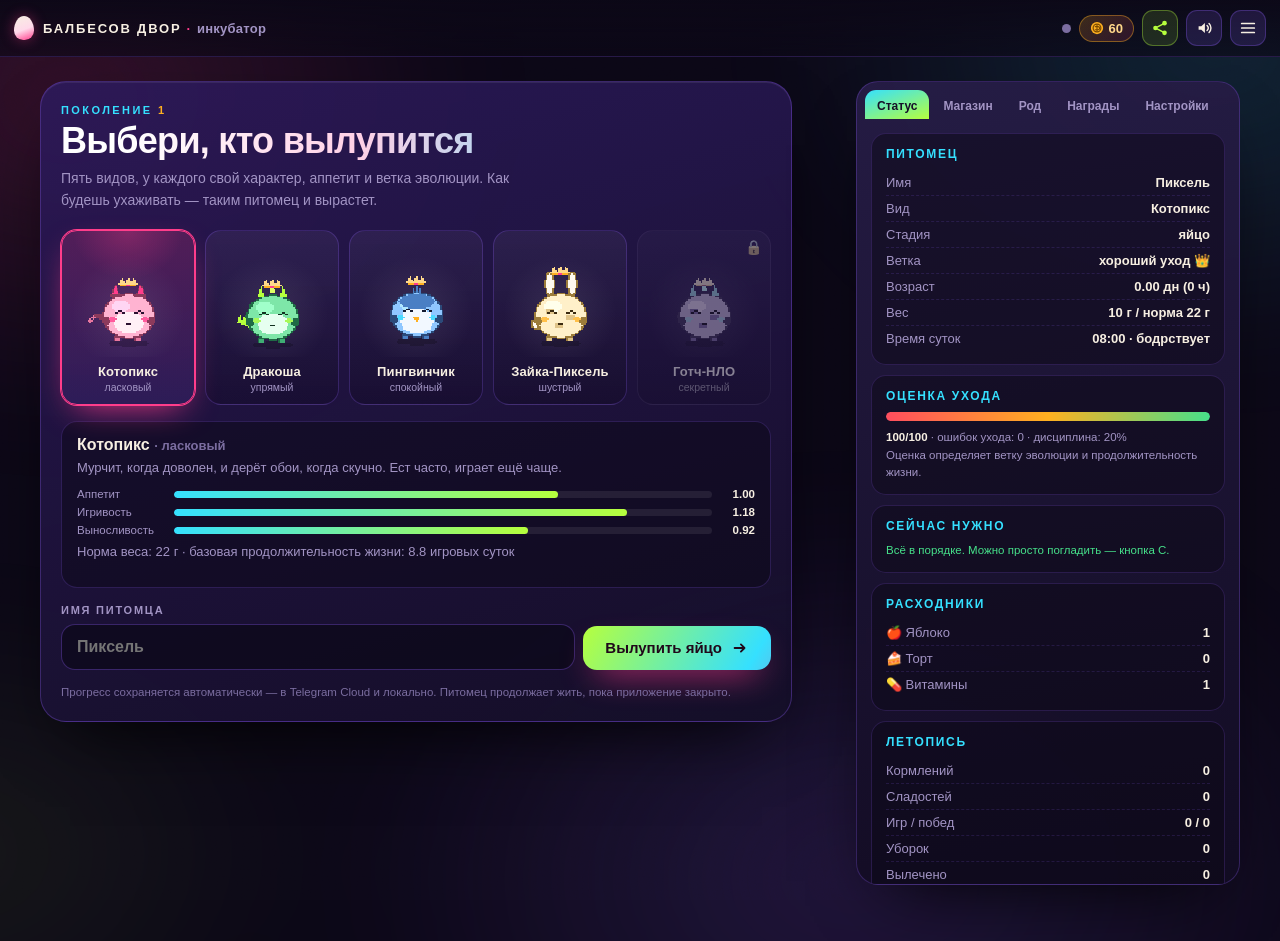
==== commit 786845fe: "Update index.html" ====
--- a/index.html
+++ b/index.html
@@ -6,7 +6,7 @@
 <meta name="theme-color" content="#150f28">
 <title>Балбесов двор — карманный питомец</title>
 <script src="https://telegram.org/js/telegram-web-app.js"></script>
-<link rel="stylesheet" href="style.css?v=5">
+<link rel="stylesheet" href="style.css?v=6">
 <style>
   .memorial[hidden],.away[hidden]{display:none!important}
 </style>
@@ -139,10 +139,10 @@
 
 <div class="toast" id="toast" role="status" aria-live="polite"></div>
 
-<script src="js/audio.js?v=5"></script>
-<script src="js/pixel.js?v=5"></script>
-<script src="js/state.js?v=5"></script>
-<script src="js/telegram.js?v=5"></script>
-<script src="js/app.js?v=5"></script>
+<script src="js/audio.js?v=6"></script>
+<script src="js/pixel.js?v=6"></script>
+<script src="js/state.js?v=6"></script>
+<script src="js/telegram.js?v=6"></script>
+<script src="js/app.js?v=6"></script>
 </body>
 </html>
--- a/style.css
+++ b/style.css
@@ -5,7 +5,7 @@
 :root{
   --ink:#0c0817; --ink2:#150f28; --surface:#1d1636; --surface2:#271d47;
   --overlay:#2f2358; --line:#3d2f6b; --scrim:rgba(8,5,18,.72);
-  --cream:#f7efe2; --mute:#a294c4; --mute2:#7b6 da0;
+  --cream:#f7efe2; --mute:#a294c4; --mute2:#7b6da0;
   --magenta:#ff3d8b; --cyan:#35e0ff; --lime:#b6ff3d; --amber:#ffb020; --grape:#8b5cf6;
   --ok:#46e08a; --warn:#ffb020; --bad:#ff4d5e; --info:#35e0ff;
   --shell1:#7b4bd6; --shell2:#4a2a92; --shell3:#2d1a5e;
@@ -302,3 +302,37 @@
   .pad-hint{font-size:11px}
 }
 @media(prefers-reduced-motion:reduce){*{animation-duration:.01ms!important;transition-duration:.01ms!important}}
+
+/* ================= TELEGRAM MINI APP ================= */
+:root{--tma-vh:100vh}
+body.tma{min-height:var(--tma-vh);padding-top:0}
+body.tma .topbar{padding-top:calc(9px + env(safe-area-inset-top))}
+body.tma .stage{padding-bottom:calc(40px + env(safe-area-inset-bottom))}
+
+.syncdot{width:9px;height:9px;border-radius:50%;flex:0 0 auto;background:var(--mute2);
+  box-shadow:0 0 0 3px rgba(255,255,255,.04);transition:.25s}
+.syncdot[data-state="idle"]{background:var(--cyan);box-shadow:0 0 9px rgba(53,224,255,.6)}
+.syncdot[data-state="saving"]{background:var(--amber);box-shadow:0 0 10px var(--amber);animation:syncpulse .8s ease-in-out infinite}
+.syncdot[data-state="synced"]{background:var(--ok);box-shadow:0 0 10px rgba(70,224,138,.7)}
+.syncdot[data-state="error"]{background:var(--bad);box-shadow:0 0 10px rgba(255,77,94,.7)}
+.syncdot[data-state="local"]{background:var(--mute2);box-shadow:none}
+@keyframes syncpulse{50%{opacity:.3;transform:scale(.78)}}
+
+#btnShare{color:var(--lime);border-color:rgba(182,255,61,.34);background:rgba(182,255,61,.12)}
+#btnShare:hover{background:rgba(182,255,61,.26);border-color:rgba(182,255,61,.6)}
+.coinpill{cursor:pointer;transition:.16s}
+.coinpill:hover{border-color:rgba(255,176,32,.75);transform:translateY(-1px)}
+
+@media(max-width:460px){
+  .topbar{padding-left:10px;padding-right:10px;gap:6px}
+  .topbar-right{gap:6px}
+  .icobtn{width:33px;height:33px;border-radius:10px}
+  .icobtn svg{width:16px;height:16px}
+  .coinpill{padding:4px 8px;font-size:12px}
+  .brand-txt{font-size:11px;letter-spacing:.06em}
+  .syncdot{width:7px;height:7px}
+}
+@media(max-width:360px){
+  .brand-txt i{display:none}
+  .brand-txt b{display:none}
+}
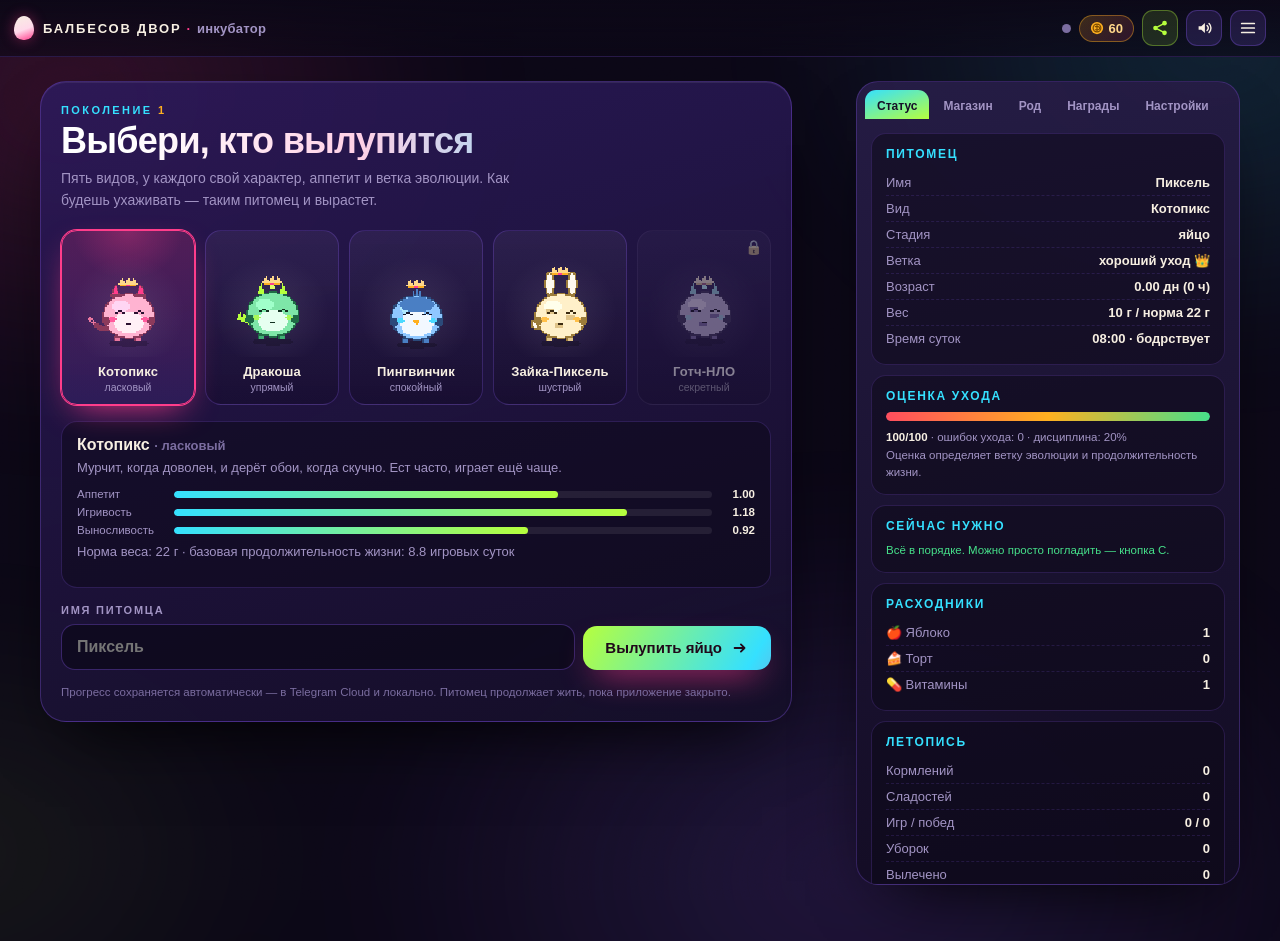
==== commit c0dfb862: "Update index.html" ====
--- a/index.html
+++ b/index.html
@@ -6,7 +6,7 @@
 <meta name="theme-color" content="#150f28">
 <title>Балбесов двор — карманный питомец</title>
 <script src="https://telegram.org/js/telegram-web-app.js"></script>
-<link rel="stylesheet" href="style.css?v=6">
+<link rel="stylesheet" href="style.css?v=7">
 <style>
   .memorial[hidden],.away[hidden]{display:none!important}
 </style>
--- a/style.css
+++ b/style.css
@@ -161,9 +161,9 @@
   box-shadow:0 0 8px var(--bad);animation:blink .8s steps(1) infinite}
 .mi:disabled{opacity:.32;cursor:not-allowed}
 
-.lcd{position:relative;width:100%;aspect-ratio:128/112;border-radius:12px;overflow:hidden;background:var(--lcd1);
+.lcd{position:relative;width:100%;border-radius:12px;overflow:hidden;background:var(--lcd1);
   box-shadow:inset 0 0 0 2px rgba(0,0,0,.5),inset 0 4px 14px rgba(60,80,40,.34)}
-#lcd{position:absolute;inset:0;width:100%;height:100%;display:block;image-rendering:pixelated;image-rendering:crisp-edges}
+#lcd{display:block;width:100%;height:auto;image-rendering:pixelated}
 .lcd-scan{position:absolute;inset:0;pointer-events:none;opacity:.2;
   background:repeating-linear-gradient(180deg,rgba(0,0,0,.5) 0 1px,transparent 1px 3px)}
 .lcd-glare{position:absolute;inset:0;pointer-events:none;
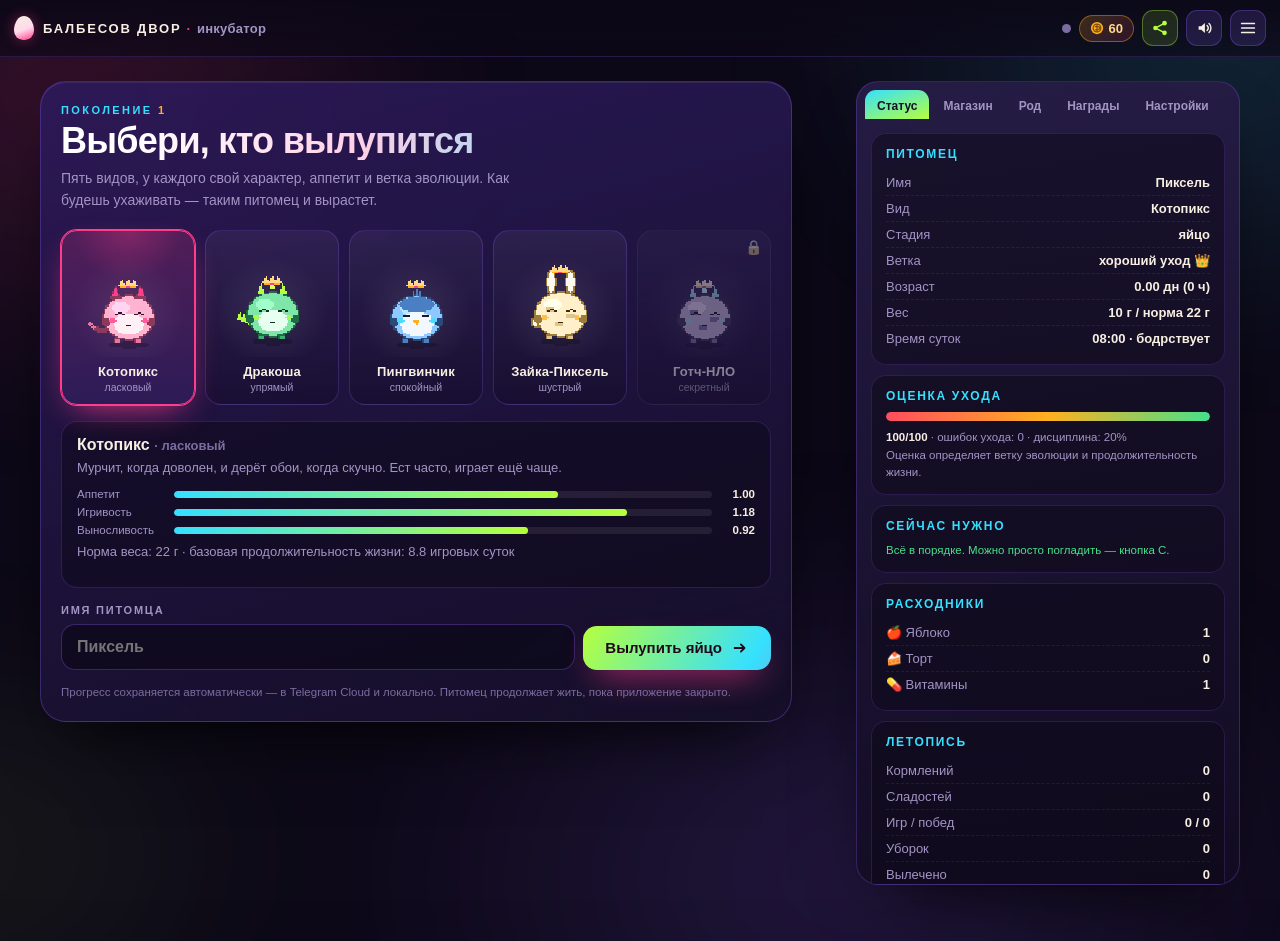
==== commit 02242dd6: "Update index.html" ====
--- a/index.html
+++ b/index.html
@@ -139,10 +139,10 @@
 
 <div class="toast" id="toast" role="status" aria-live="polite"></div>
 
-<script src="js/audio.js?v=6"></script>
-<script src="js/pixel.js?v=6"></script>
-<script src="js/state.js?v=6"></script>
-<script src="js/telegram.js?v=6"></script>
-<script src="js/app.js?v=6"></script>
+<script src="js/audio.js?v=7"></script>
+<script src="js/pixel.js?v=7"></script>
+<script src="js/state.js?v=7"></script>
+<script src="js/telegram.js?v=7"></script>
+<script src="js/app.js?v=7"></script>
 </body>
 </html>
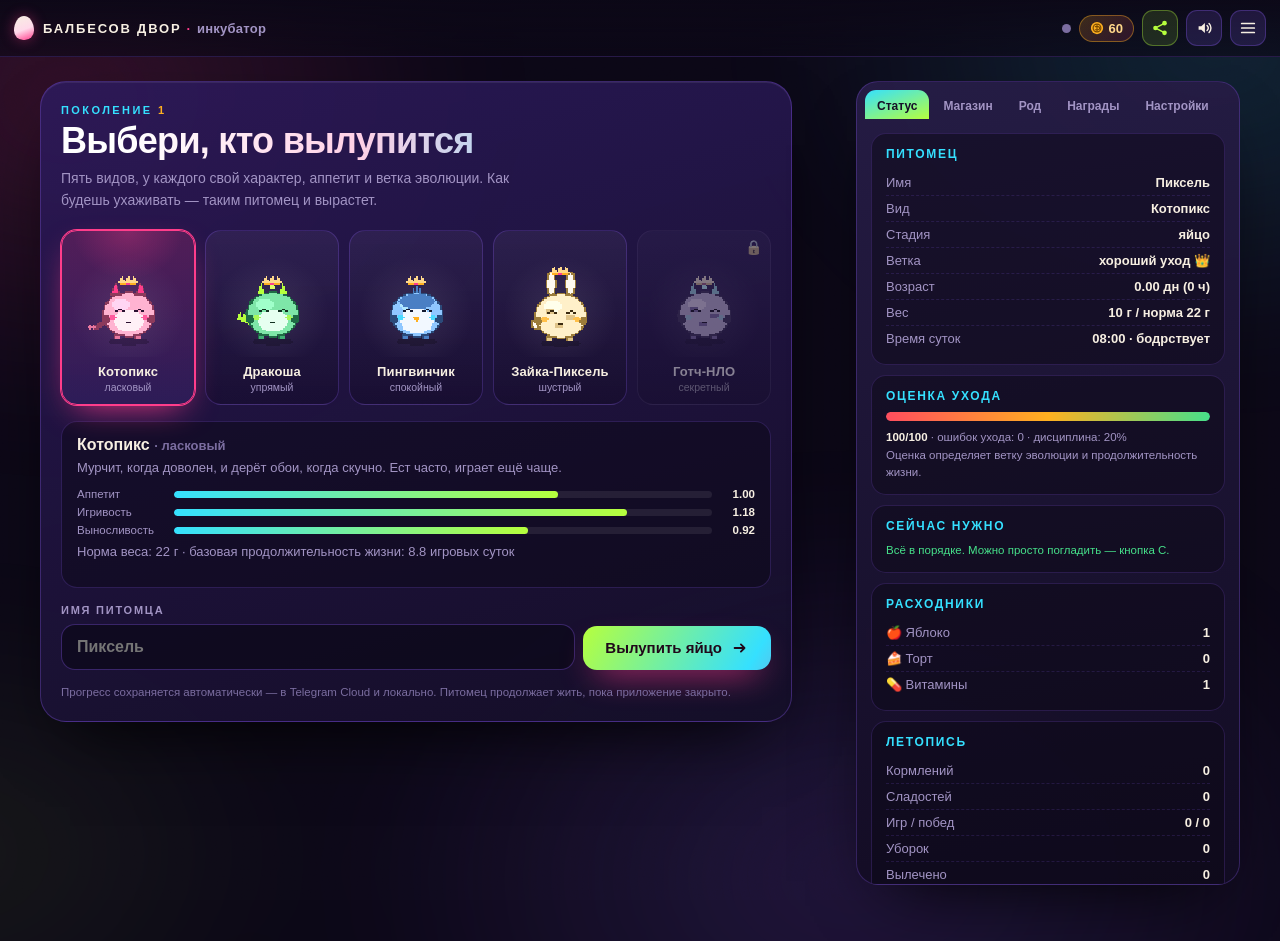
==== commit 8ae7b317: "Update index.html" ====
--- a/index.html
+++ b/index.html
@@ -4,12 +4,11 @@
 <meta charset="utf-8">
 <meta name="viewport" content="width=device-width,initial-scale=1,maximum-scale=1,user-scalable=no,viewport-fit=cover">
 <meta name="theme-color" content="#150f28">
+<meta name="apple-mobile-web-app-capable" content="yes">
+<meta name="apple-mobile-web-app-status-bar-style" content="black-translucent">
 <title>Балбесов двор — карманный питомец</title>
 <script src="https://telegram.org/js/telegram-web-app.js"></script>
-<link rel="stylesheet" href="style.css?v=7">
-<style>
-  .memorial[hidden],.away[hidden]{display:none!important}
-</style>
+<link rel="stylesheet" href="style.css?v=8">
 </head>
 <body class="phase-hatchery">
 
@@ -139,10 +138,10 @@
 
 <div class="toast" id="toast" role="status" aria-live="polite"></div>
 
-<script src="js/audio.js?v=7"></script>
-<script src="js/pixel.js?v=7"></script>
-<script src="js/state.js?v=7"></script>
-<script src="js/telegram.js?v=7"></script>
-<script src="js/app.js?v=7"></script>
+<script src="js/audio.js?v=8"></script>
+<script src="js/pixel.js?v=8"></script>
+<script src="js/state.js?v=8"></script>
+<script src="js/telegram.js?v=8"></script>
+<script src="js/app.js?v=8"></script>
 </body>
 </html>
--- a/style.css
+++ b/style.css
@@ -161,9 +161,9 @@
   box-shadow:0 0 8px var(--bad);animation:blink .8s steps(1) infinite}
 .mi:disabled{opacity:.32;cursor:not-allowed}
 
-.lcd{position:relative;width:100%;border-radius:12px;overflow:hidden;background:var(--lcd1);
+.lcd{position:relative;width:100%;aspect-ratio:128/112;border-radius:12px;overflow:hidden;background:var(--lcd1);
   box-shadow:inset 0 0 0 2px rgba(0,0,0,.5),inset 0 4px 14px rgba(60,80,40,.34)}
-#lcd{display:block;width:100%;height:auto;image-rendering:pixelated}
+#lcd{display:block;width:100%;height:100%;image-rendering:pixelated;image-rendering:-webkit-optimize-contrast}
 .lcd-scan{position:absolute;inset:0;pointer-events:none;opacity:.2;
   background:repeating-linear-gradient(180deg,rgba(0,0,0,.5) 0 1px,transparent 1px 3px)}
 .lcd-glare{position:absolute;inset:0;pointer-events:none;
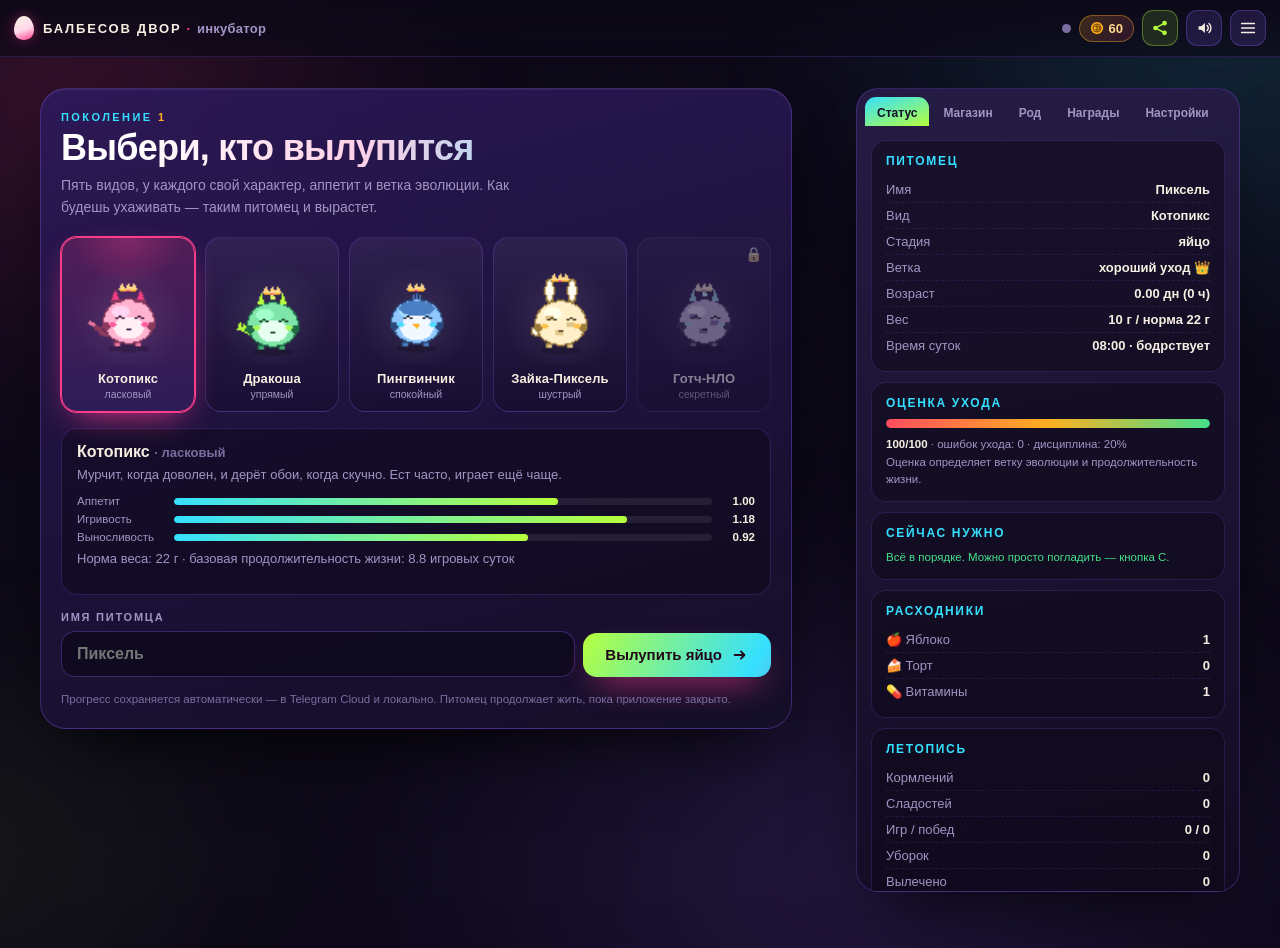
==== commit 17d7e409: "Update index.html" ====
--- a/index.html
+++ b/index.html
@@ -8,7 +8,8 @@
 <meta name="apple-mobile-web-app-status-bar-style" content="black-translucent">
 <title>Балбесов двор — карманный питомец</title>
 <script src="https://telegram.org/js/telegram-web-app.js"></script>
-<link rel="stylesheet" href="style.css?v=8">
+<link rel="stylesheet" href="style.css?v=9">
+<style>.memorial[hidden],.away[hidden]{display:none!important}</style>
 </head>
 <body class="phase-hatchery">
 
@@ -39,7 +40,6 @@
 </header>
 
 <main class="stage">
-
   <section class="hatchery" id="hatchery">
     <div class="hatch-head">
       <p class="kicker">поколение <b id="genNum">1</b></p>
@@ -67,7 +67,6 @@
         <span class="shell-brand">БАЛБЕСОВ ДВОР</span>
         <span class="model"><span class="callamp" id="callLamp" title="Питомец зовёт"></span>зов питомца</span>
       </div>
-
       <div class="screen-frame">
         <div class="iconrail" id="railTop"></div>
         <div class="lcd" id="lcdBox">
@@ -78,7 +77,6 @@
         </div>
         <div class="iconrail" id="railBottom"></div>
       </div>
-
       <div class="hud" id="hud">
         <div class="hud-row">
           <div class="hud-cell"><span class="hud-lbl">Сытость</span><span class="hearts" id="hHunger"></span></div>
@@ -92,7 +90,6 @@
           <span id="mStage">—</span><b>·</b><span id="mAge">0 д</span><b>·</b><span id="mWeight">0 г</span><b>·</b><span id="mDisc">дисц. 0%</span>
         </div>
       </div>
-
       <div class="pad">
         <button class="key key-a" id="keyA" aria-label="Кнопка A — выбор"><b>A</b><small>выбор</small></button>
         <button class="key key-b" id="keyB" aria-label="Кнопка B — подтвердить"><b>B</b><small>ок</small></button>
@@ -138,10 +135,11 @@
 
 <div class="toast" id="toast" role="status" aria-live="polite"></div>
 
-<script src="js/audio.js?v=8"></script>
-<script src="js/pixel.js?v=8"></script>
-<script src="js/state.js?v=8"></script>
-<script src="js/telegram.js?v=8"></script>
-<script src="js/app.js?v=8"></script>
+<script src="js/audio.js?v=9"></script>
+<script src="js/pixel.js?v=9"></script>
+<script src="js/state.js?v=9"></script>
+<script src="js/telegram.js?v=9"></script>
+<script src="js/galaga.js?v=9"></script>
+<script src="js/app.js?v=9"></script>
 </body>
 </html>
--- a/style.css
+++ b/style.css
@@ -17,8 +17,7 @@
 html,body{height:100%}
 body{
   margin:0;font-family:var(--ff);color:var(--cream);background:var(--ink);
-  overflow-x:hidden;overscroll-behavior-y:none;
-  padding:env(safe-area-inset-top) env(safe-area-inset-right) env(safe-area-inset-bottom) env(safe-area-inset-left);
+  overflow-x:hidden;overscroll-behavior-y:none;padding:0;
   -webkit-user-select:none;user-select:none;
 }
 img,canvas{display:block}
@@ -44,10 +43,13 @@
 .bg-grain{position:fixed;inset:0;z-index:-1;pointer-events:none;opacity:.16;mix-blend-mode:overlay;
   background-image:url("data:image/svg+xml;utf8,<svg xmlns='http://www.w3.org/2000/svg' width='140' height='140'><filter id='n'><feTurbulence type='fractalNoise' baseFrequency='.85' numOctaves='3'/></filter><rect width='140' height='140' filter='url(%23n)' opacity='.55'/></svg>")}
 
-/* ---------- топбар ---------- */
-.topbar{position:sticky;top:0;z-index:60;display:flex;align-items:center;justify-content:space-between;
-  gap:10px;padding:10px 14px;background:linear-gradient(180deg,rgba(12,8,23,.94),rgba(12,8,23,.62));
-  backdrop-filter:blur(14px);border-bottom:1px solid rgba(139,92,246,.22)}
+/* ---------- топбар (fixed, чтобы iOS WebView не глючил на sticky) ---------- */
+.topbar{position:fixed;top:0;left:0;right:0;z-index:60;display:flex;align-items:center;justify-content:space-between;
+  gap:10px;padding:calc(10px + env(safe-area-inset-top)) 14px 10px;
+  background:linear-gradient(180deg,rgba(12,8,23,.94),rgba(12,8,23,.62));
+  backdrop-filter:blur(14px);-webkit-backdrop-filter:blur(14px);
+  border-bottom:1px solid rgba(139,92,246,.22);
+  height:auto;min-height:56px}
 .brand{display:flex;align-items:center;gap:9px;min-width:0}
 .brand-egg{width:20px;height:24px;border-radius:50% 50% 46% 46%/60% 60% 40% 40%;
   background:linear-gradient(160deg,var(--cream),#ffd9ea 55%,var(--magenta));box-shadow:0 0 14px #ff3d8b66;flex:0 0 auto;
@@ -56,7 +58,7 @@
 .brand-txt{font-weight:800;letter-spacing:.14em;font-size:13px;white-space:nowrap;overflow:hidden;text-overflow:ellipsis}
 .brand-txt b{color:var(--magenta);margin:0 5px}
 .brand-txt i{font-style:normal;font-weight:600;letter-spacing:.02em;color:var(--mute);text-transform:none}
-.topbar-right{display:flex;align-items:center;gap:8px}
+.topbar-right{display:flex;align-items:center;gap:8px;flex:0 0 auto}
 .coinpill{display:flex;align-items:center;gap:5px;padding:5px 10px;border-radius:999px;font-weight:800;font-size:13px;
   background:linear-gradient(135deg,rgba(255,176,32,.2),rgba(255,61,139,.14));border:1px solid rgba(255,176,32,.4);color:#ffd88a}
 .coinpill.bump{animation:bump .4s cubic-bezier(.3,1.6,.5,1)}
@@ -70,9 +72,9 @@
 #btnSound:not(.off) .mute{display:none}
 
 /* ---------- раскладка ---------- */
-.stage{max-width:1560px;margin:0 auto;padding:18px 16px 44px;display:grid;gap:22px;grid-template-columns:1fr}
+.stage{max-width:1560px;margin:0 auto;padding:calc(70px + env(safe-area-inset-top)) 16px 44px;display:grid;gap:22px;grid-template-columns:1fr}
 @media(min-width:1040px){
-  .stage{grid-template-columns:minmax(0,1fr) 384px;gap:64px;padding:24px 40px 56px;align-items:start}
+  .stage{grid-template-columns:minmax(0,1fr) 384px;gap:64px;padding:calc(88px + env(safe-area-inset-top)) 40px 56px;align-items:start}
   body.phase-hatchery .stage{grid-template-columns:minmax(0,1fr) 384px}
 }
 @media(min-width:1440px){.stage{gap:96px;padding-right:56px}}
@@ -92,8 +94,13 @@
 .species-grid{display:grid;grid-template-columns:repeat(auto-fit,minmax(126px,1fr));gap:10px}
 .sp-card{position:relative;padding:10px 8px 11px;border-radius:16px;text-align:center;overflow:hidden;
   background:linear-gradient(180deg,rgba(255,255,255,.05),rgba(0,0,0,.18));border:1.5px solid rgba(139,92,246,.26);transition:.18s}
-.sp-card canvas{width:100%;height:auto;aspect-ratio:1;image-rendering:pixelated;border-radius:11px;
-  background:radial-gradient(70% 70% at 50% 62%,rgba(255,255,255,.09),transparent 70%)}
+.sp-card canvas{width:100%;height:auto;aspect-ratio:1;image-rendering:pixelated;image-rendering:-webkit-optimize-contrast;
+  border-radius:11px;background:radial-gradient(70% 70% at 50% 62%,rgba(255,255,255,.09),transparent 70%)}
+@supports not (aspect-ratio:1){
+  .sp-card{position:relative}
+  .sp-card::before{content:"";display:block;padding-top:100%}
+  .sp-card canvas{position:absolute;inset:0;width:100%;height:100%}
+}
 .sp-card b{display:block;margin-top:7px;font-size:13px;letter-spacing:.01em}
 .sp-card small{display:block;color:var(--mute);font-size:10.5px;margin-top:2px}
 .sp-card:hover{transform:translateY(-3px);border-color:rgba(53,224,255,.5)}
@@ -126,7 +133,7 @@
 
 /* ---------- устройство ---------- */
 .device-wrap{display:flex;flex-direction:column;align-items:center;gap:14px;animation:rise .55s cubic-bezier(.2,.9,.3,1) both}
-.device{position:relative;overflow:hidden;width:min(452px,100%);
+.device{position:relative;width:min(452px,100%);
   padding:clamp(26px,7vw,38px) clamp(22px,6vw,40px) clamp(26px,6.4vw,36px);
   border-radius:50% 50% 44% 44% / 33% 33% 25% 25%;
   background:linear-gradient(168deg,var(--shell1),var(--shell2) 46%,var(--shell3));
@@ -164,6 +171,10 @@
 .lcd{position:relative;width:100%;aspect-ratio:128/112;border-radius:12px;overflow:hidden;background:var(--lcd1);
   box-shadow:inset 0 0 0 2px rgba(0,0,0,.5),inset 0 4px 14px rgba(60,80,40,.34)}
 #lcd{display:block;width:100%;height:100%;image-rendering:pixelated;image-rendering:-webkit-optimize-contrast}
+@supports not (aspect-ratio:1){
+  .lcd{height:0;padding-top:87.5%} /* 112/128 * 100 */
+  #lcd{position:absolute;inset:0}
+}
 .lcd-scan{position:absolute;inset:0;pointer-events:none;opacity:.2;
   background:repeating-linear-gradient(180deg,rgba(0,0,0,.5) 0 1px,transparent 1px 3px)}
 .lcd-glare{position:absolute;inset:0;pointer-events:none;
@@ -198,12 +209,12 @@
 /* ---------- панель ---------- */
 .panel{background:linear-gradient(170deg,rgba(39,29,71,.94),rgba(18,12,34,.96));border:1px solid rgba(139,92,246,.28);
   border-radius:22px;overflow:hidden;display:flex;flex-direction:column;box-shadow:0 30px 70px -34px #000}
-@media(min-width:1040px){.panel{position:sticky;top:74px;max-height:calc(100vh - 96px);justify-self:end;width:100%}}
+@media(min-width:1040px){.panel{position:sticky;top:80px;max-height:calc(100vh - 96px);justify-self:end;width:100%}}
 @media(max-width:1039px){
   .panel{position:fixed;left:0;right:0;bottom:0;z-index:80;border-radius:22px 22px 0 0;max-height:82vh;
     transform:translateY(102%);transition:transform .32s cubic-bezier(.2,.9,.3,1);border-bottom:0}
   .panel.open{transform:translateY(0)}
-  body.panel-open::after{content:"";position:fixed;inset:0;z-index:70;background:var(--scrim);backdrop-filter:blur(3px)}
+  body.panel-open::after{content:"";position:fixed;inset:0;z-index:70;background:var(--scrim);backdrop-filter:blur(3px);-webkit-backdrop-filter:blur(3px)}
 }
 .panel-grip{height:20px;display:none;place-items:center;cursor:grab}
 .panel-grip::before{content:"";width:42px;height:4px;border-radius:3px;background:rgba(255,255,255,.24)}
@@ -241,7 +252,7 @@
 .buy.owned{background:rgba(70,224,138,.18);color:var(--ok)}
 
 .tree-row{display:flex;gap:10px;align-items:center;padding:10px;border-radius:13px;margin-bottom:7px;background:rgba(12,8,23,.45);border:1px solid rgba(139,92,246,.16)}
-.tree-row canvas{width:44px;height:44px;image-rendering:pixelated;border-radius:9px;background:rgba(255,255,255,.05);flex:0 0 auto}
+.tree-row canvas{width:44px;height:44px;image-rendering:pixelated;image-rendering:-webkit-optimize-contrast;border-radius:9px;background:rgba(255,255,255,.05);flex:0 0 auto}
 .tree-row div{min-width:0}
 .tree-row b{font-size:13px;display:block}
 .tree-row small{font-size:11px;color:var(--mute);display:block;line-height:1.4}
@@ -263,13 +274,18 @@
 .tgl.on::after{left:23px}
 
 /* ---------- оверлеи ---------- */
-.memorial,.away{position:fixed;inset:0;z-index:120;display:grid;place-items:center;padding:18px;background:var(--scrim);backdrop-filter:blur(8px);animation:fade .4s both}
+.memorial,.away{position:fixed;inset:0;z-index:120;display:grid;place-items:center;padding:18px;background:var(--scrim);
+  backdrop-filter:blur(8px);-webkit-backdrop-filter:blur(8px);animation:fade .4s both}
 .memorial[hidden],.away[hidden]{display:none!important}
 @keyframes fade{from{opacity:0}}
 .mem-card,.away-card{width:min(420px,100%);max-height:90vh;overflow-y:auto;padding:22px;border-radius:24px;text-align:center;
   background:linear-gradient(170deg,#2b1f4e,#140e2a);border:1px solid rgba(139,92,246,.36);box-shadow:0 40px 90px -30px #000;
   animation:rise .45s cubic-bezier(.2,.9,.3,1) both}
-#memCanvas{width:190px;height:auto;aspect-ratio:128/112;image-rendering:pixelated;margin:0 auto 14px;border-radius:14px;background:#0e0a1c}
+#memCanvas{width:190px;height:auto;aspect-ratio:128/112;image-rendering:pixelated;image-rendering:-webkit-optimize-contrast;
+  margin:0 auto 14px;border-radius:14px;background:#0e0a1c}
+@supports not (aspect-ratio:1){
+  #memCanvas{height:166px}
+}
 .mem-card h2{margin:0 0 4px;font-size:24px}
 .mem-dates{margin:0 0 10px;color:var(--mute);font-size:12px;letter-spacing:.1em}
 .mem-cause{margin:0 0 14px;font-size:13.5px;color:var(--amber)}
@@ -284,7 +300,7 @@
 #awayBody b{color:var(--cream)}
 .away-card .btn-primary{width:100%}
 
-.toast{position:fixed;left:50%;bottom:26px;z-index:200;transform:translate(-50%,26px);opacity:0;pointer-events:none;
+.toast{position:fixed;left:50%;bottom:calc(26px + env(safe-area-inset-bottom));z-index:200;transform:translate(-50%,26px);opacity:0;pointer-events:none;
   padding:11px 18px;border-radius:14px;font-size:13px;font-weight:700;max-width:88vw;text-align:center;
   background:linear-gradient(140deg,rgba(45,26,94,.98),rgba(20,14,42,.98));border:1px solid rgba(139,92,246,.5);
   box-shadow:0 20px 44px -18px #000;transition:.28s cubic-bezier(.2,.9,.3,1)}
@@ -297,7 +313,7 @@
   .mi svg{width:17px;height:17px}
   .hud-lbl{font-size:8.5px}
   .hud-meta{font-size:9.5px}
-  .stage{padding:14px 10px 36px}
+  .stage{padding:calc(60px + env(safe-area-inset-top)) 10px 36px}
   .brand-txt{font-size:11.5px;letter-spacing:.08em}
   .pad-hint{font-size:11px}
 }
@@ -305,8 +321,7 @@
 
 /* ================= TELEGRAM MINI APP ================= */
 :root{--tma-vh:100vh}
-body.tma{min-height:var(--tma-vh);padding-top:0}
-body.tma .topbar{padding-top:calc(9px + env(safe-area-inset-top))}
+body.tma{min-height:var(--tma-vh)}
 body.tma .stage{padding-bottom:calc(40px + env(safe-area-inset-bottom))}
 
 .syncdot{width:9px;height:9px;border-radius:50%;flex:0 0 auto;background:var(--mute2);
